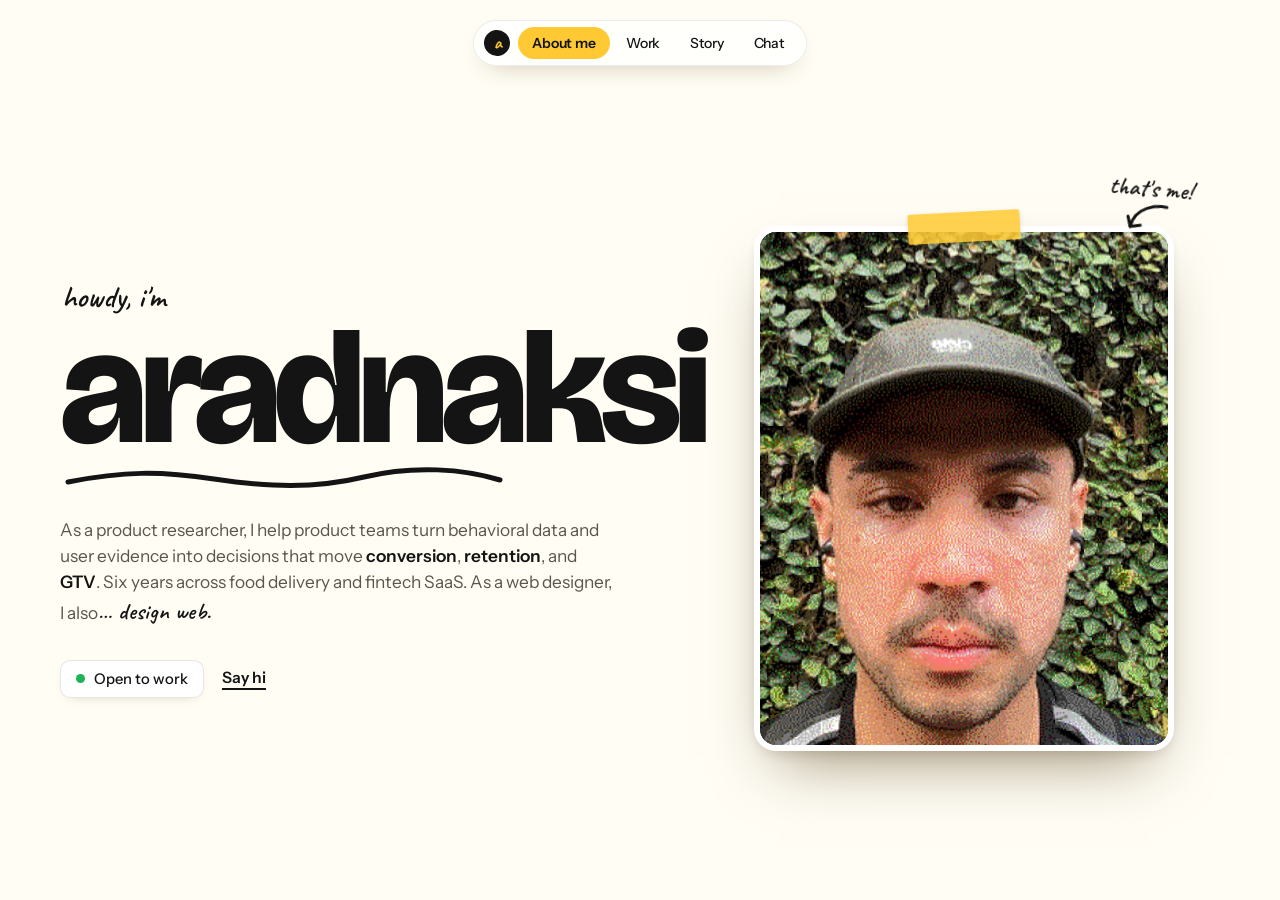
==== index.html @ 532d0d68 "Apply antislop-ui fixes (local only, awaiting approval) Co-Authored-By: Claude Sonnet 5.5 <noreply@a" ====
<!DOCTYPE html>
<html lang="en">
<head>
<meta charset="UTF-8">
<meta name="viewport" content="width=device-width, initial-scale=1.0">
<title>aradnaksi — product researcher & web designer</title>
<link rel="preconnect" href="https://fonts.googleapis.com">
<link rel="preconnect" href="https://fonts.gstatic.com" crossorigin>
<link href="https://fonts.googleapis.com/css2?family=Bricolage+Grotesque:opsz,wght@12..96,600;12..96,700;12..96,800&family=Instrument+Sans:wght@400;500;600&family=Caveat:wght@500;600;700&display=swap" rel="stylesheet">
<style>
  :root{
    --sun:#FFC933;--sun-deep:#E39B00;--cream:#FFFDF4;--paper:#ffffff;
    --ink:#141414;--ink-soft:#5a564c;--muted:#6e6859;--line:rgba(20,20,20,.10);
  }
  *{box-sizing:border-box;margin:0;padding:0}
  html,body{height:100%}
  html{-webkit-font-smoothing:antialiased;text-rendering:optimizeLegibility}
  body{font-family:"Instrument Sans",system-ui,sans-serif;color:var(--ink);background:var(--cream);overflow:hidden}

  :focus-visible{outline:2px solid var(--ink);outline-offset:3px}
  .work-link:focus-visible{outline-offset:-5px;border-radius:22px}

  /* NAV */
  .nav-wrap{position:fixed;top:0;left:0;right:0;display:flex;justify-content:center;padding:20px 16px;z-index:80;pointer-events:none;transition:opacity .3s}
  nav{pointer-events:auto;display:flex;align-items:center;gap:2px;background:rgba(255,255,255,.8);
    backdrop-filter:blur(14px) saturate(1.4);-webkit-backdrop-filter:blur(14px) saturate(1.4);
    border:1px solid rgba(20,20,20,.08);border-radius:999px;padding:6px 8px 6px 10px;box-shadow:0 10px 26px -14px rgba(90,60,0,.4)}
  .brand{width:26px;height:26px;border-radius:50%;background:var(--ink);color:var(--sun);display:grid;place-items:center;margin-right:6px;
    font-family:"Caveat",cursive;font-weight:700;font-size:18px;line-height:1;transform:rotate(-6deg);cursor:pointer;flex:none}
  nav a{text-decoration:none;color:var(--ink);font-size:14px;font-weight:500;letter-spacing:-.01em;padding:7px 14px;border-radius:999px;transition:background .18s,color .18s;white-space:nowrap;cursor:pointer}
  nav a:hover{background:rgba(20,20,20,.06)}
  nav a.active{background:var(--sun);color:var(--ink);font-weight:600}
  nav a:focus-visible{outline:2px solid var(--ink);outline-offset:2px}
  body.case-open .nav-wrap{opacity:0;pointer-events:none}

  /* SWIPE SHELL */
  .viewport{position:fixed;inset:0;overflow:hidden}
  .track{display:flex;height:100%;width:400vw;transition:transform .62s cubic-bezier(.76,0,.24,1)}
  .page{flex:0 0 100vw;height:100vh;height:100dvh;overflow-y:auto;overflow-x:hidden;-webkit-overflow-scrolling:touch}

  /* HERO */
  .hero{max-width:1240px;margin:0 auto;min-height:100%;padding:132px 40px 56px;display:grid;grid-template-columns:1.08fr .92fr;gap:48px;align-items:center}
  .intro{max-width:600px}
  .howdy{font-family:"Caveat",cursive;font-weight:600;font-size:clamp(1.5rem,2.4vw,2rem);color:var(--ink);margin:0 0 -.15em 2px;transform:rotate(-2deg);display:inline-block}
  h1{font-family:"Bricolage Grotesque",sans-serif;font-weight:800;font-size:clamp(3.6rem,12.5vw,10rem);line-height:.86;letter-spacing:-.045em;color:var(--ink);margin:.06em 0 0}
  .squiggle{display:block;width:min(88%,440px);height:26px;margin:6px 0 0 4px;color:var(--ink)}
  .squiggle path{stroke:currentColor;stroke-width:5;fill:none;stroke-linecap:round;stroke-dasharray:1000;stroke-dashoffset:1000;animation:draw 1.1s .35s ease forwards}
  .lead{font-size:clamp(1.02rem,1.35vw,1.22rem);line-height:1.5;color:var(--ink-soft);max-width:46ch;margin:26px 0 0}
  .lead b{color:var(--ink);font-weight:600}
  .lead .wink{font-family:"Caveat",cursive;font-weight:600;font-size:1.35em;color:var(--ink);letter-spacing:.01em}
  .meta{display:flex;align-items:center;gap:18px;flex-wrap:wrap;margin-top:30px}
  .avail{display:inline-flex;align-items:center;gap:9px;background:var(--paper);border:1px solid var(--line);padding:9px 15px;border-radius:10px;font-size:.92rem;font-weight:500;box-shadow:0 4px 14px -10px rgba(90,60,0,.5)}
  .dot{width:9px;height:9px;border-radius:50%;background:#1fb256;position:relative}
    .sayhi{text-decoration:none;color:var(--ink);font-weight:600;font-size:.98rem;border-bottom:2px solid var(--ink);padding-bottom:1px;transition:opacity .15s;cursor:pointer}
  .sayhi:hover{opacity:.6}
  .stage{display:flex;justify-content:center;align-items:center;position:relative}
  .photo{position:relative;display:inline-block;width:min(100%,420px);transform:rotate(-2.2deg)}
  .photo .hero-frame{position:relative;overflow:hidden;border-radius:22px;border:6px solid #fff;aspect-ratio:4/5;background:#2b3a22;perspective:850px;box-shadow:0 30px 60px -24px rgba(70,45,0,.55),0 6px 18px -10px rgba(70,45,0,.35)}
  .photo img{display:block;width:100%;height:100%;object-fit:cover;object-position:50% 60%;transform:rotateX(var(--rx,0deg)) rotateY(var(--ry,0deg)) rotate(var(--rz,0deg)) scale(1.28);transform-origin:50% 62%;will-change:transform}
  .tape{position:absolute;top:-14px;left:50%;translate:-50% 0;width:112px;height:30px;background:rgba(255,201,51,.85);border-radius:2px;transform:rotate(-3deg);box-shadow:0 2px 6px -2px rgba(90,60,0,.35);z-index:2}
  .note{position:absolute;top:-50px;right:-4%;font-family:"Caveat",cursive;font-weight:600;font-size:1.5rem;color:var(--ink);transform:rotate(5deg);line-height:1;text-align:center}
  .note svg{display:block;width:46px;height:34px;margin:2px auto 0;color:var(--ink)}

  /* WORK LIST */
  .workpage{max-width:1040px;margin:0 auto;padding:124px 40px 96px}
  .kicker{font-family:"Caveat",cursive;font-weight:600;font-size:1.6rem;color:var(--ink);transform:rotate(-1.5deg);display:inline-block;margin-bottom:2px}
  .work-h{font-family:"Bricolage Grotesque",sans-serif;font-weight:800;font-size:clamp(2.6rem,6vw,4.4rem);letter-spacing:-.03em;line-height:.95;color:var(--ink)}
  .work-sub{color:var(--ink-soft);font-size:1.08rem;margin-top:14px;max-width:52ch}
  .filters{display:flex;flex-wrap:wrap;gap:8px;margin:30px 0 34px}
  .chip{font:inherit;font-size:.9rem;font-weight:500;color:var(--ink-soft);cursor:pointer;background:transparent;border:1px solid var(--line);padding:8px 15px;border-radius:8px;transition:all .16s}
  .chip:hover{border-color:rgba(20,20,20,.28);color:var(--ink)}
  .chip.active{background:var(--ink);border-color:var(--ink);color:#fff}
  .chip:focus-visible{outline:2px solid var(--ink);outline-offset:2px}
  .work-list{display:flex;flex-direction:column;gap:26px}
  .work{border:1px solid var(--line);border-radius:22px;background:var(--paper);transition:transform .22s,box-shadow .22s,border-color .22s}
  .work:hover{transform:translateY(-3px);box-shadow:0 22px 46px -22px rgba(90,60,0,.34);border-color:rgba(20,20,20,.18)}
  .work.hide{display:none}
  .work-link{display:block;width:100%;text-align:left;background:none;border:none;font:inherit;color:inherit;cursor:pointer;padding:24px 24px 26px}
  .work-head{display:flex;justify-content:space-between;align-items:flex-start;gap:16px}
  .work-title-row{display:flex;align-items:center;gap:12px;min-width:0}
  .work-title{font-family:"Bricolage Grotesque",sans-serif;font-weight:700;font-size:clamp(1.4rem,2.6vw,1.75rem);letter-spacing:-.02em}
  .work-right{display:flex;align-items:center;gap:12px;flex:none}
  .work-cat{font-size:.78rem;font-weight:600;color:var(--ink-soft);background:rgba(20,20,20,.05);padding:5px 10px;border-radius:6px;white-space:nowrap}
  .work-more{display:inline-block;margin-top:18px;font-weight:600;font-size:.95rem;color:var(--ink);border-bottom:2px solid var(--sun);padding-bottom:1px;transition:border-color .18s}
  .work:hover .work-more{border-color:var(--ink)}
  .work-desc{margin-top:14px;color:var(--ink-soft);line-height:1.5;max-width:64ch;font-size:1.02rem}
  .frame{margin-top:20px;border-radius:14px;overflow:hidden;border:1px solid var(--line);background:#f4f2ec}
  .frame-body{aspect-ratio:16/9;display:grid;place-items:center;position:relative;background:#f4f2ec}
  .frame--type .frame-body{background:var(--sun)}
  .frame-type{font-family:"Bricolage Grotesque",sans-serif;font-weight:800;font-size:clamp(1.8rem,5vw,3.4rem);letter-spacing:-.03em;line-height:1;color:var(--ink);padding:0 24px;text-align:center;transform:rotate(-2deg)}
  .frame-body img{position:absolute;inset:0;width:100%;height:100%;object-fit:cover;display:block}
  .load-note{color:var(--ink-soft);padding:26px;border:1px dashed var(--line);border-radius:16px;text-align:center;line-height:1.55}
  .load-note code{background:rgba(20,20,20,.06);padding:2px 6px;border-radius:6px;font-size:.9em}

  /* STUB PAGES */
  .stub{min-height:100%;display:grid;place-content:center;justify-items:start;text-align:left;max-width:640px;margin:0 auto;padding:120px 40px}
  .stub-h{font-family:"Bricolage Grotesque",sans-serif;font-weight:800;font-size:clamp(2.8rem,7vw,5rem);letter-spacing:-.03em;line-height:.95;color:var(--ink);margin-top:2px}
  .stub-p{color:var(--ink-soft);font-size:1.12rem;line-height:1.55;margin-top:16px;max-width:48ch}
  .tag-soon{margin-top:22px;display:inline-block;background:var(--sun);color:var(--ink);font-weight:600;font-size:.9rem;padding:7px 15px;border-radius:8px;transform:rotate(-1.5deg)}
  .mailbtn{margin-top:22px;display:inline-block;text-decoration:none;font-family:"Bricolage Grotesque",sans-serif;font-weight:700;font-size:clamp(1.3rem,3.4vw,2rem);color:var(--ink);border-bottom:3px solid var(--sun);padding-bottom:2px;transition:border-color .2s}
  .mailbtn:hover{border-color:var(--ink)}
  .socials{display:flex;gap:10px;flex-wrap:wrap;margin-top:26px}
  .socials a{text-decoration:none;color:var(--ink);font-weight:500;font-size:.95rem;border:1px solid var(--line);padding:9px 16px;border-radius:10px;transition:all .16s}
  .socials a:hover{background:var(--ink);color:#fff}

  /* ===== CASE STUDY (expands from a work card) ===== */
  .case{position:fixed;z-index:95;top:0;left:0;width:0;height:0;background:var(--cream);overflow:hidden;border-radius:22px;
    box-shadow:0 40px 90px -30px rgba(90,60,0,.55);
    transition:top .52s cubic-bezier(.76,0,.24,1),left .52s cubic-bezier(.76,0,.24,1),width .52s cubic-bezier(.76,0,.24,1),height .52s cubic-bezier(.76,0,.24,1),border-radius .52s ease}
  .case[hidden]{display:none}
  .case.open{border-radius:0}
  .case-scroll{position:absolute;inset:0;overflow-y:auto;opacity:0;transition:opacity .28s ease}
  .case.open .case-scroll{opacity:1;transition:opacity .4s ease .16s}
  .case-bar{position:sticky;top:0;z-index:5;display:flex;align-items:center;justify-content:space-between;gap:16px;padding:14px 24px;background:rgba(255,253,244,.85);backdrop-filter:blur(10px);-webkit-backdrop-filter:blur(10px);border-bottom:1px solid var(--line)}
  .case-back{font:inherit;font-weight:600;font-size:.95rem;background:none;border:none;cursor:pointer;color:var(--ink);display:inline-flex;align-items:center;gap:8px;padding:8px 12px;border-radius:10px;transition:background .15s}
  .case-back:hover{background:rgba(20,20,20,.06)}
  .case-back svg{width:16px;height:16px}
  .case-word{font-family:"Caveat",cursive;font-weight:700;font-size:1.4rem}
  .case-close{font-size:1rem;background:none;border:1px solid var(--line);width:38px;height:38px;border-radius:50%;cursor:pointer;display:grid;place-items:center;transition:background .15s;color:var(--ink)}
  .case-close:hover{background:rgba(20,20,20,.06)}
  .case-inner{max-width:1080px;margin:0 auto;padding:52px 40px 70px}
  .mark{background:linear-gradient(115deg,#ffe27a,#ffcf33);border-radius:4px;padding:1px 7px;font-weight:600;-webkit-box-decoration-break:clone;box-decoration-break:clone}

  .case-head{display:grid;grid-template-columns:.82fr 1fr;gap:44px;align-items:start;padding-bottom:8px}
  .case-title{font-family:"Bricolage Grotesque",sans-serif;font-weight:600;font-size:clamp(2rem,4vw,3.15rem);line-height:1.05;letter-spacing:-.02em;color:var(--ink)}
  .case-title b{font-weight:800}
  .case-summary{font-size:1.06rem;line-height:1.55;color:var(--ink)}
  .case-challenge{margin-top:26px}
  .case-challenge .mark{font-size:1rem}
  .case-challenge p{margin-top:12px;color:var(--ink-soft);line-height:1.55}
  .case-metarow{display:flex;flex-wrap:wrap;gap:24px 40px;margin-top:30px}
  .case-metarow > div{min-width:118px}
  .case-metarow .mark{font-size:.92rem}
  .case-metarow p{margin-top:11px;color:var(--ink-soft);line-height:1.4;white-space:pre-line}
  .case-visit{display:inline-flex;align-items:center;gap:8px;margin-top:28px;text-decoration:none;background:var(--ink);color:#fff;font-weight:600;font-size:.95rem;padding:11px 18px;border-radius:999px;transition:transform .15s}
  .case-visit:hover{transform:translateY(-2px)}
  .case-visit svg{width:15px;height:15px}

  .cs-cover{margin:26px 0 4px}
  .cs-block{margin:38px 0}
  .cs-banner{position:relative;width:100vw;left:50%;transform:translateX(-50%);height:min(48vh,430px);margin:52px 0;overflow:hidden;display:grid;place-items:center;background:linear-gradient(135deg,#1d1d1a,#3c3a2c)}
  .cs-banner img{position:absolute;inset:0;width:100%;height:100%;object-fit:cover}
  .cs-banner::after{content:"";position:absolute;inset:0;background:linear-gradient(180deg,rgba(20,20,20,.12),rgba(20,20,20,.5))}
  .cs-banner-title{position:relative;z-index:2;color:#fff;text-align:center;font-family:"Bricolage Grotesque",sans-serif;font-weight:800;font-size:clamp(1.9rem,5vw,3.5rem);letter-spacing:-.02em;padding:0 24px;line-height:1.02;transform:rotate(-1.5deg);text-shadow:0 2px 30px rgba(0,0,0,.4)}
  .cs-kicker{font-family:"Caveat",cursive;font-weight:600;font-size:1.55rem;color:var(--sun-deep);line-height:1}
  .cs-h-title{font-family:"Bricolage Grotesque",sans-serif;font-weight:700;font-size:clamp(1.6rem,3.4vw,2.4rem);letter-spacing:-.02em;color:var(--ink);margin-top:2px}
  .cs-text{color:var(--ink-soft);line-height:1.62;font-size:1.06rem;max-width:66ch}
  .cs-text p+p{margin-top:1em}
  .cs-quote{border-left:4px solid var(--sun);padding:4px 0 4px 22px;margin:8px 0;font-size:clamp(1.15rem,2.2vw,1.5rem);line-height:1.4;font-style:italic;color:var(--ink);max-width:60ch;font-family:"Bricolage Grotesque",sans-serif;font-weight:600}
  .cs-list-label{font-family:"Bricolage Grotesque",sans-serif;font-weight:700;font-size:1.05rem;margin-bottom:10px;color:var(--ink)}
  .cs-list{padding-left:1.25em;color:var(--ink-soft);line-height:1.7;max-width:62ch}
  .cs-list li{margin:3px 0}
  .cs-list li::marker{color:var(--sun-deep);font-weight:700}
  .cs-note{background:linear-gradient(180deg,#fff6d6,#ffefb6);border:1px solid #ffe08a;border-radius:16px;padding:20px 22px;color:#5c4d16;line-height:1.55;max-width:72ch}
  .cs-figure{margin:0}
  .cs-figure figcaption{margin-top:10px;font-size:.9rem;color:var(--muted);font-style:italic}
  .cs-imgframe{border-radius:16px;overflow:hidden;border:1px solid var(--line);background:#f4f2ec}
  .cs-imgframe img{display:block;width:100%}
  .cs-gallery{display:grid;gap:14px}
  .cs-gallery.n2{grid-template-columns:repeat(2,1fr)}
  .cs-gallery.n3{grid-template-columns:repeat(3,1fr)}
  .cs-colors-label{font-family:"Bricolage Grotesque",sans-serif;font-weight:700;font-size:1.05rem;margin-bottom:16px;color:var(--ink)}
  .cs-color-groups{display:grid;gap:24px;grid-template-columns:repeat(2,1fr)}
  .cs-color-group h4{font-family:"Bricolage Grotesque",sans-serif;font-weight:700;font-size:.95rem;color:var(--ink-soft);letter-spacing:.02em}
  .cs-swatches{display:flex;gap:10px;margin-top:12px;flex-wrap:wrap}
  .cs-swatch i{display:block;width:60px;height:60px;border-radius:12px;border:1px solid rgba(0,0,0,.08)}
  .cs-swatch span{display:block;margin-top:6px;font-size:.7rem;color:var(--muted);text-align:center;letter-spacing:.02em}
  .case-foot{margin-top:60px;padding:26px 0 10px;border-top:1px solid var(--line);display:flex;justify-content:space-between;align-items:center;gap:16px;flex-wrap:wrap}
  .case-foot .fn{font-family:"Bricolage Grotesque",sans-serif;font-weight:800;font-size:1.4rem}
  .case-foot .fs{display:flex;gap:16px}
  .case-foot .fs a{color:var(--ink-soft);text-decoration:none;font-size:.9rem}
  .case-foot .fs a:hover{color:var(--ink)}

  /* ANIMS */
  @keyframes draw{to{stroke-dashoffset:0}}
  .reveal{opacity:0;transform:translateY(18px);animation:rise .8s cubic-bezier(.2,.7,.2,1) forwards}
  .r2{animation-delay:.08s}.r3{animation-delay:.16s}.r4{animation-delay:.24s}
  @keyframes rise{to{opacity:1;transform:none}}

  /* RESPONSIVE */
  @media (max-width:900px){
    .hero{grid-template-columns:1fr;gap:34px;padding:118px 26px 60px}
    .intro{max-width:none;order:1}.stage{order:2}
    h1{font-size:clamp(3.4rem,17vw,7rem)}.photo{width:min(84%,360px)}.lead{max-width:none}
    .workpage{padding:112px 24px 80px}.stub{padding:112px 26px}
    .case-head{grid-template-columns:1fr;gap:22px}
    .case-inner{padding:44px 24px 60px}
  }
  @media (max-width:640px){
    nav a:not(.active){padding:7px 11px}
    .note{right:-2%;font-size:1.3rem}
    .work-link{padding:20px 18px 22px}
    .work-head{flex-direction:column;gap:12px}.work-right{align-self:flex-start}
    .cs-gallery.n3{grid-template-columns:repeat(2,1fr)}
    .cs-color-groups{grid-template-columns:1fr}
  }
  @media (prefers-reduced-motion:reduce){
    .track,.case,.case-scroll{transition:none}
    .squiggle path{animation:none;stroke-dashoffset:0}
    .reveal{animation:none;opacity:1;transform:none}
    .work{transition:none}
  }
</style>
</head>
<body>
  <div class="nav-wrap">
    <nav aria-label="Primary">
      <span class="brand" data-go="about" role="button" aria-label="Home" tabindex="0">a</span>
      <a data-go="about" class="active">About me</a>
      <a data-go="work">Work</a>
      <a data-go="story">Story</a>
      <a data-go="chat">Chat</a>
    </nav>
  </div>

  <div class="viewport">
    <div class="track" id="track">

      <!-- ABOUT / HERO -->
      <section class="page" data-page="about">
        <div class="hero">
          <div class="intro">
            <p class="howdy reveal">howdy, i'm</p>
            <h1 class="reveal r2">aradnaksi</h1>
            <svg class="squiggle reveal r2" viewBox="0 0 440 26" aria-hidden="true"><path d="M4 17 C 60 6, 96 6, 150 14 S 250 24, 300 12 S 400 4, 436 15"/></svg>
            <p class="lead reveal r3">As a product researcher, I help product teams turn behavioral data and user evidence into decisions that move <b>conversion</b>, <b>retention</b>, and <b>GTV</b>. Six years across food delivery and fintech SaaS. As a web designer, I also<span class="wink">&hellip; design web.</span></p>
            <div class="meta reveal r4"><span class="avail"><span class="dot"></span>Open to work</span><a class="sayhi" data-go="chat">Say hi</a></div>
          </div>
          <div class="stage">
            <div class="photo reveal r3">
              <span class="tape" aria-hidden="true"></span>
              <div class="hero-frame"><img src="content/images/portrait.webp" alt="Portrait of Aradnaksi in a cap, in front of a green hedge"></div>
              <div class="note" aria-hidden="true">that's me!
                <svg viewBox="0 0 46 34"><path d="M40 4 C 30 2, 8 6, 5 26" fill="none" stroke="currentColor" stroke-width="3" stroke-linecap="round"/><path d="M5 26 L 2 16 M5 26 L 15 24" fill="none" stroke="currentColor" stroke-width="3" stroke-linecap="round"/></svg>
              </div>
            </div>
          </div>
        </div>
      </section>

      <!-- WORK -->
      <section class="page" data-page="work">
        <div class="workpage">
          <p class="kicker">from 2020 &rsquo;til today</p>
          <h2 class="work-h">Selected work</h2>
          <p class="work-sub">Websites I&rsquo;ve designed and built, and the product research behind the decisions. Tap any project to read the story.</p>
          <div class="filters" id="filters">
            <button class="chip active" data-filter="all">All</button>
            <button class="chip" data-filter="design">Website design</button>
            <button class="chip" data-filter="development">Development</button>
            <button class="chip" data-filter="ecommerce">E-commerce</button>
            <button class="chip" data-filter="research">Product research</button>
          </div>
          <div class="work-list" id="workList"></div>
        </div>
      </section>

      <!-- STORY (placeholder) -->
      <section class="page" data-page="story">
        <div class="stub">
          <p class="kicker">the long version</p>
          <h2 class="stub-h">Story</h2>
          <p class="stub-p">Coming soon &mdash; how I got from information systems into product research, six years across food delivery and fintech, and the fashion and design detours in between.</p>
          <span class="tag-soon">in progress</span>
        </div>
      </section>

      <!-- CHAT (placeholder) -->
      <section class="page" data-page="chat">
        <div class="stub">
          <p class="kicker">say hello</p>
          <h2 class="stub-h">Let&rsquo;s chat</h2>
          <p class="stub-p">Got a product to untangle or a site to build? I&rsquo;m around &mdash; drop me a line.</p>
          <a class="mailbtn" href="mailto:iskandara@live.com">iskandara@live.com</a>
          <div class="socials"><a href="https://www.linkedin.com/in/iskandara/" target="_blank" rel="noopener">LinkedIn</a></div>
        </div>
      </section>

    </div>
  </div>

  <!-- CASE STUDY OVERLAY (filled + animated by JS) -->
  <div class="case" id="caseOverlay" hidden aria-hidden="true">
    <div class="case-scroll">
      <div class="case-bar">
        <button class="case-back" data-close><svg viewBox="0 0 24 24" fill="none"><path d="M15 5l-7 7 7 7" stroke="currentColor" stroke-width="2.2" stroke-linecap="round" stroke-linejoin="round"/></svg>Back to work</button>
        <span class="case-word">aradnaksi</span>
        <button class="case-close" data-close aria-label="Close">&#10005;</button>
      </div>
      <div class="case-inner" id="caseInner"></div>
    </div>
  </div>

<script>
var WORKS = [];  /* loaded from content/works.json at runtime */

/* ---------- icons ---------- */
var IC_EXT='<svg viewBox="0 0 24 24" fill="none"><path d="M7 17L17 7M17 7H9M17 7v8" stroke="currentColor" stroke-width="2.2" stroke-linecap="round" stroke-linejoin="round"/></svg>';

/* ---------- helpers ---------- */
function stripProto(u){return (u||'').replace(/^https?:\/\//,'').replace(/\/$/,'');}
function paras(t){return String(t||'').split(/\n\n+/).map(function(x){return '<p>'+x.replace(/\n/g,'<br>')+'</p>';}).join('');}
function imgframe(src,cls){
  if(!src) return '';
  return '<div class="cs-imgframe '+(cls||'')+'"><img src="'+src+'" alt=""></div>';
}

/* ---------- render a work card ---------- */
function cardThumb(w){
  if(w.thumb) return '<div class="frame"><div class="frame-body"><img src="'+w.thumb+'" alt="'+w.title+'"></div></div>';
  return '<div class="frame frame--type"><div class="frame-body"><span class="frame-type">'+(w.url?stripProto(w.url):w.title)+'</span></div></div>';
}
function cardHTML(w){
  return '<article class="work" data-cat="'+w.cats.join(' ')+'" data-id="'+w.id+'">'
    +'<button class="work-link" type="button" data-open="'+w.id+'">'
    +'<div class="work-head"><div class="work-title-row"><span class="work-title">'+w.title+'</span></div>'
    +'<div class="work-right"><span class="work-cat">'+w.cat+'</span></div></div>'
    +'<p class="work-desc">'+w.summary+'</p>'+cardThumb(w)+'<span class="work-more">Read the story</span></button></article>';
}
function renderCards(){
  document.getElementById('workList').innerHTML = WORKS.map(cardHTML).join('');
}

/* ---------- render one section ---------- */
function renderSection(s){
  switch(s.type){
    case 'banner':
      return '<section class="cs-banner">'+(s.image?'<img src="'+s.image+'" alt="">':'')+'<h2 class="cs-banner-title">'+(s.title||'')+'</h2></section>';
    case 'heading':
      return '<div class="cs-block">'+(s.kicker?'<div class="cs-kicker">'+s.kicker+'</div>':'')+'<h3 class="cs-h-title">'+(s.title||'')+'</h3></div>';
    case 'text':
      return '<div class="cs-block cs-text">'+paras(s.body)+'</div>';
    case 'quote':
      return '<blockquote class="cs-block cs-quote">'+(s.body||'')+'</blockquote>';
    case 'list':
      var tag=s.ordered?'ol':'ul';
      var items=(s.items||[]).map(function(i){return '<li>'+i+'</li>';}).join('');
      return '<div class="cs-block">'+(s.label?'<div class="cs-list-label">'+s.label+'</div>':'')+'<'+tag+' class="cs-list">'+items+'</'+tag+'></div>';
    case 'note':
      return '<div class="cs-block cs-note">'+paras(s.body)+'</div>';
    case 'image':
      if(!s.image) return '';
      return '<figure class="cs-block cs-figure">'+imgframe(s.image)+(s.caption?'<figcaption>'+s.caption+'</figcaption>':'')+'</figure>';
    case 'gallery':
      var imgs=(s.images||[]).filter(Boolean);
      if(!imgs.length) return '';
      var n=Math.min(imgs.length,3);
      return '<div class="cs-block cs-gallery n'+n+'">'+imgs.map(function(src){return imgframe(src);}).join('')+'</div>';
    case 'colors':
      var groups=(s.groups||[]).map(function(g){
        var sw=(g.swatches||[]).map(function(c){return '<div class="cs-swatch"><i style="background:'+c+'"></i><span>'+c+'</span></div>';}).join('');
        return '<div class="cs-color-group"><h4>'+(g.name||'')+'</h4><div class="cs-swatches">'+sw+'</div></div>';
      }).join('');
      return '<div class="cs-block">'+(s.label?'<div class="cs-colors-label">'+s.label+'</div>':'')+'<div class="cs-color-groups">'+groups+'</div></div>';
    default: return '';
  }
}

/* ---------- render whole case study ---------- */
function renderCase(w){
  var head='<header class="case-head">'
    +'<h1 class="case-title">'+w.heading+'</h1>'
    +'<div class="case-headright">'
      +'<p class="case-summary">'+w.summary+'</p>'
      +'<div class="case-challenge"><span class="mark">The Challenge</span><p>'+w.challenge+'</p></div>'
      +'<div class="case-metarow">'
        +'<div><span class="mark">My Role</span><p>'+(w.role||'')+'</p></div>'
        +'<div><span class="mark">Client</span><p>'+(w.client||'')+'</p></div>'
        +'<div><span class="mark">Project Time</span><p>'+(w.time||'')+'</p></div>'
      +'</div>'
      +(w.url?'<a class="case-visit" href="'+w.url+'" target="_blank" rel="noopener">Visit site '+IC_EXT+'</a>':'')
    +'</div></header>';
  var cover=w.cover?'<div class="cs-cover">'+imgframe(w.cover)+'</div>':'';
  var body=(w.sections||[]).map(renderSection).join('');
  var foot='<footer class="case-foot"><span class="fn">aradnaksi</span><span class="fs"><a href="https://www.linkedin.com/in/iskandara/" target="_blank" rel="noopener">LinkedIn</a></span></footer>';
  return head+cover+body+foot;
}

(function(){
  var reduce=window.matchMedia('(prefers-reduced-motion:reduce)').matches;

  /* ----- swipe navigation ----- */
  var pages=['about','work','story','chat'];
  var track=document.getElementById('track');
  var current=0;
  function go(name){
    if(openId!==null) closeCase(true);
    var i=pages.indexOf(name); if(i<0) i=0; current=i;
    track.style.transform='translateX(-'+(i*100)+'vw)';
    document.querySelectorAll('nav a').forEach(function(a){a.classList.toggle('active',a.getAttribute('data-go')===name);});
    var pg=track.children[i]; if(pg) pg.scrollTop=0;
    if(history.replaceState) history.replaceState(null,'','#'+name);
  }
  document.querySelectorAll('[data-go]').forEach(function(el){
    el.addEventListener('click',function(e){e.preventDefault();go(el.getAttribute('data-go'));});
    if(el.classList.contains('brand')) el.addEventListener('keydown',function(e){if(e.key==='Enter'||e.key===' '){e.preventDefault();go('about');}});
  });
  window.addEventListener('keydown',function(e){
    if(e.target.matches('input,textarea')) return;
    if(openId!==null){ if(e.key==='Escape') closeCase(); return; }
    if(e.key==='ArrowRight'&&current<pages.length-1) go(pages[current+1]);
    if(e.key==='ArrowLeft'&&current>0) go(pages[current-1]);
  });

  /* ----- filters ----- */
  document.getElementById('filters').addEventListener('click',function(e){
    var c=e.target.closest('.chip'); if(!c) return;
    document.querySelectorAll('.chip').forEach(function(x){x.classList.remove('active');}); c.classList.add('active');
    var f=c.getAttribute('data-filter');
    document.querySelectorAll('#workList .work').forEach(function(card){
      var cats=(card.getAttribute('data-cat')||'').split(' ');
      card.classList.toggle('hide',!(f==='all'||cats.indexOf(f)>-1));
    });
  });

  /* ----- case study open/close (expand animation) ----- */
  var overlay=document.getElementById('caseOverlay');
  var inner=document.getElementById('caseInner');
  var scroller=overlay.querySelector('.case-scroll');
  window.openId=null;

  function boxTo(r){overlay.style.top=r.top+'px';overlay.style.left=r.left+'px';overlay.style.width=r.width+'px';overlay.style.height=r.height+'px';}
  function fullBox(){overlay.style.top='0px';overlay.style.left='0px';overlay.style.width=window.innerWidth+'px';overlay.style.height=window.innerHeight+'px';}

  window.openCase=function(id,instant){
    var w=WORKS.find(function(x){return x.id===id;}); if(!w) return;
    var card=document.querySelector('.work[data-id="'+id+'"]');
    var r=card?card.getBoundingClientRect():{top:window.innerHeight/2,left:window.innerWidth/2,width:2,height:2};
    inner.innerHTML=renderCase(w);
    scroller.scrollTop=0;
    overlay.hidden=false; overlay.setAttribute('aria-hidden','false');
    overlay.classList.remove('open');
    boxTo(r);
    document.body.classList.add('case-open');
    openId=id;
    if(history.replaceState) history.replaceState(null,'','#work/'+id);
    overlay.getBoundingClientRect(); // reflow
    if(instant||reduce){ fullBox(); overlay.classList.add('open'); return; }
    requestAnimationFrame(function(){requestAnimationFrame(function(){ fullBox(); overlay.classList.add('open'); });});
  };

  window.closeCase=function(instant){
    if(openId===null) return;
    var card=document.querySelector('.work[data-id="'+openId+'"]');
    var r=card?card.getBoundingClientRect():null;
    openId=null;
    if(history.replaceState) history.replaceState(null,'','#work');
    overlay.classList.remove('open');
    if(instant||reduce){ overlay.hidden=true; overlay.setAttribute('aria-hidden','true'); overlay.removeAttribute('style'); document.body.classList.remove('case-open'); return; }
    if(r) boxTo(r); else { overlay.style.width='0px'; overlay.style.height='0px'; }
    var done=false;
    function fin(){ if(done) return; done=true; overlay.hidden=true; overlay.setAttribute('aria-hidden','true'); overlay.removeAttribute('style'); document.body.classList.remove('case-open'); overlay.removeEventListener('transitionend',onEnd);}
    function onEnd(e){ if(e.target===overlay && e.propertyName==='width') fin(); }
    overlay.addEventListener('transitionend',onEnd);
    setTimeout(fin,640);
  };

  document.getElementById('workList').addEventListener('click',function(e){
    var b=e.target.closest('[data-open]'); if(!b) return;
    openCase(b.getAttribute('data-open'));
  });
  overlay.addEventListener('click',function(e){ if(e.target.closest('[data-close]')) closeCase(); });
  window.addEventListener('resize',function(){ if(openId!==null){ fullBox(); } });

  /* ----- load content (the CMS lives in content/works.json) ----- */
  var pendingId=null;
  var hash=(location.hash||'').replace('#','');
  if(hash.indexOf('work/')===0){ pendingId=hash.split('/')[1]; go('work'); }
  else if(pages.indexOf(hash)>0){ go(hash); }

  fetch('content/works.json',{cache:'no-store'})
    .then(function(r){ if(!r.ok) throw new Error('http '+r.status); return r.json(); })
    .then(function(data){ WORKS=(data&&data.works)||[]; renderCards(); if(pendingId) openCase(pendingId,true); })
    .catch(function(){ document.getElementById('workList').innerHTML='<div class="load-note">Couldn\u2019t load <b>content/works.json</b>. If you opened this file directly from disk, run a small local server (e.g. <code>npx serve</code> or VS Code \u201cLive Server\u201d) so the browser can fetch it \u2014 once the site is hosted it loads automatically.</div>'; });

  /* ----- head follows the cursor ----- */
  var photo=document.querySelector('.photo img');
  var mx=innerWidth/2,my=innerHeight/2,has=false,rx=0,ry=0,rz=0;
  addEventListener('pointermove',function(e){mx=e.clientX;my=e.clientY;has=true;},{passive:true});
  document.documentElement.addEventListener('pointerleave',function(){has=false;});
  function frame(t){
    var r=photo.parentNode.getBoundingClientRect(),tx=0,ty=0,tz=0;
    if(has&&r.width){
      var nx=Math.max(-1,Math.min(1,(mx-(r.left+r.width/2))/(innerWidth*0.45)));
      var ny=Math.max(-1,Math.min(1,(my-(r.top+r.height*0.4))/(innerHeight*0.45)));
      tx=-ny*14; ty=nx*22; tz=nx*3;
    } else if(!reduce && t<6000){ ty=Math.sin(t/1000)*5; tx=Math.cos(t/1300)*3; }
    if(reduce){tx=ty=tz=0;}
    rx+=(tx-rx)*0.12; ry+=(ty-ry)*0.12; rz+=(tz-rz)*0.12;
    photo.style.setProperty('--rx',rx.toFixed(2)+'deg');
    photo.style.setProperty('--ry',ry.toFixed(2)+'deg');
    photo.style.setProperty('--rz',rz.toFixed(2)+'deg');
    requestAnimationFrame(frame);
  }
  requestAnimationFrame(frame);
})();
</script>

</body>
</html>
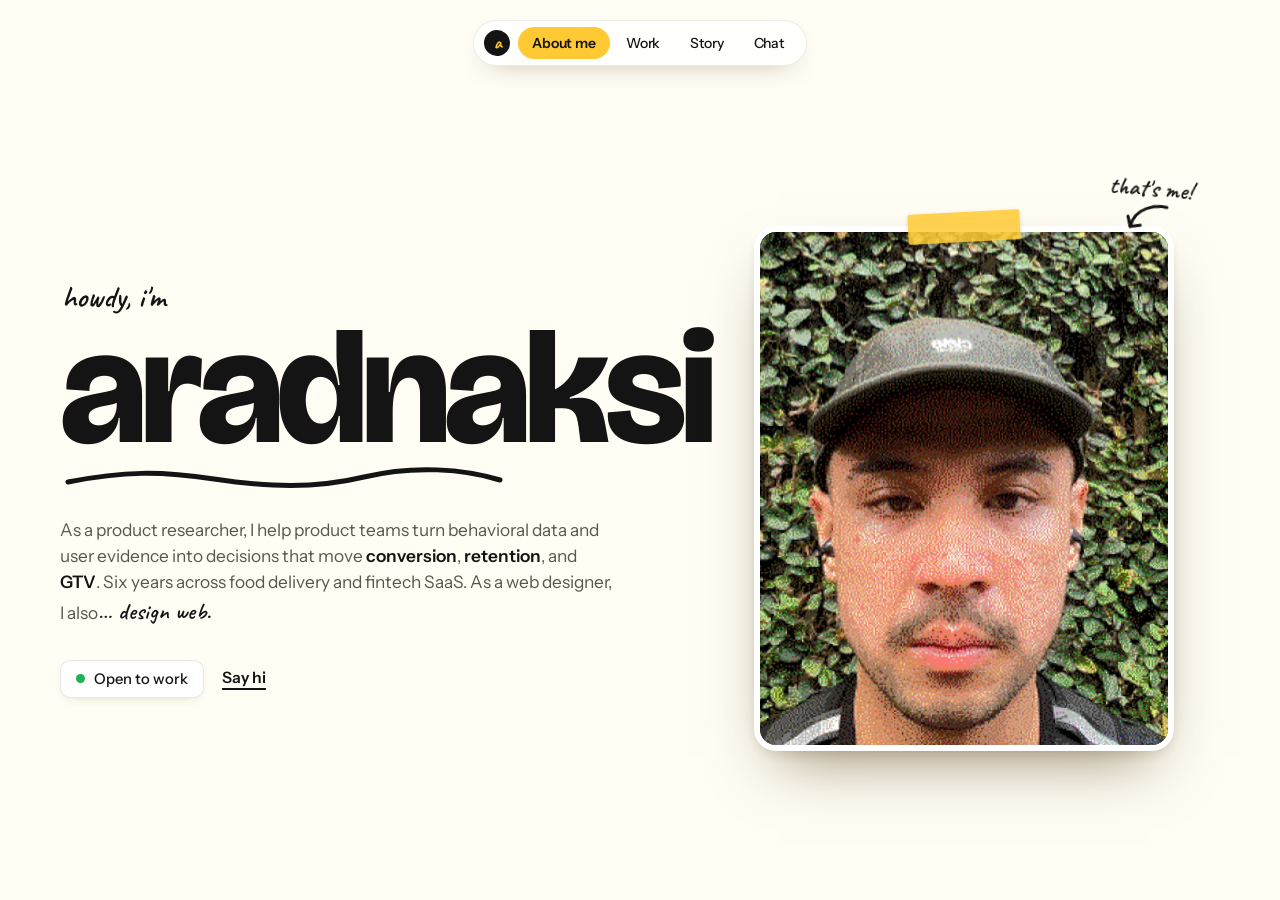
==== commit 3201b18a: "Awwwards-style polish: kinetic name, sliding nav pill, scroll reveals, cursor bubble, reading progre" ====
--- a/index.html
+++ b/index.html
@@ -4,15 +4,22 @@
 <meta charset="UTF-8">
 <meta name="viewport" content="width=device-width, initial-scale=1.0">
 <title>aradnaksi — product researcher & web designer</title>
+<meta name="description" content="Aradnaksi is a product researcher and web designer. Six years across food delivery and fintech SaaS, turning user evidence into decisions that move conversion and retention.">
+<meta name="theme-color" content="#FFFDF4">
+<meta property="og:title" content="aradnaksi — product researcher & web designer">
+<meta property="og:description" content="Product research and web design: user evidence turned into decisions that move conversion and retention.">
+<meta property="og:type" content="website">
 <link rel="preconnect" href="https://fonts.googleapis.com">
 <link rel="preconnect" href="https://fonts.gstatic.com" crossorigin>
 <link href="https://fonts.googleapis.com/css2?family=Bricolage+Grotesque:opsz,wght@12..96,600;12..96,700;12..96,800&family=Instrument+Sans:wght@400;500;600&family=Caveat:wght@500;600;700&display=swap" rel="stylesheet">
 <style>
   :root{
     --sun:#FFC933;--sun-deep:#E39B00;--cream:#FFFDF4;--paper:#ffffff;
-    --ink:#141414;--ink-soft:#5a564c;--muted:#6e6859;--line:rgba(20,20,20,.10);
+    --ease:cubic-bezier(.16,1,.3,1);--ease-io:cubic-bezier(.76,0,.24,1);--ink:#141414;--ink-soft:#5a564c;--muted:#6e6859;--line:rgba(20,20,20,.10);
   }
   *{box-sizing:border-box;margin:0;padding:0}
+  h1,h2,.case-title,.cs-h-title{text-wrap:balance}
+  .lead,.work-desc,.cs-text p,.stub-p,.work-sub{text-wrap:pretty}
   html,body{height:100%}
   html{-webkit-font-smoothing:antialiased;text-rendering:optimizeLegibility}
   body{font-family:"Instrument Sans",system-ui,sans-serif;color:var(--ink);background:var(--cream);overflow:hidden}
@@ -22,14 +29,17 @@
 
   /* NAV */
   .nav-wrap{position:fixed;top:0;left:0;right:0;display:flex;justify-content:center;padding:20px 16px;z-index:80;pointer-events:none;transition:opacity .3s}
-  nav{pointer-events:auto;display:flex;align-items:center;gap:2px;background:rgba(255,255,255,.8);
+  nav{position:relative;pointer-events:auto;display:flex;align-items:center;gap:2px;background:rgba(255,255,255,.8);
     backdrop-filter:blur(14px) saturate(1.4);-webkit-backdrop-filter:blur(14px) saturate(1.4);
     border:1px solid rgba(20,20,20,.08);border-radius:999px;padding:6px 8px 6px 10px;box-shadow:0 10px 26px -14px rgba(90,60,0,.4)}
   .brand{width:26px;height:26px;border-radius:50%;background:var(--ink);color:var(--sun);display:grid;place-items:center;margin-right:6px;
     font-family:"Caveat",cursive;font-weight:700;font-size:18px;line-height:1;transform:rotate(-6deg);cursor:pointer;flex:none}
   nav a{text-decoration:none;color:var(--ink);font-size:14px;font-weight:500;letter-spacing:-.01em;padding:7px 14px;border-radius:999px;transition:background .18s,color .18s;white-space:nowrap;cursor:pointer}
   nav a:hover{background:rgba(20,20,20,.06)}
-  nav a.active{background:var(--sun);color:var(--ink);font-weight:600}
+  nav a.active{background:transparent;color:var(--ink);font-weight:600}
+  .nav-pill{position:absolute;top:6px;bottom:6px;left:0;width:0;border-radius:999px;background:var(--sun);z-index:0;pointer-events:none}
+  .nav-pill.ready{transition:transform .55s var(--ease-io),width .55s var(--ease-io)}
+  nav a,nav .brand{position:relative;z-index:1}
   nav a:focus-visible{outline:2px solid var(--ink);outline-offset:2px}
   body.case-open .nav-wrap{opacity:0;pointer-events:none}
 
@@ -42,7 +52,9 @@
   .hero{max-width:1240px;margin:0 auto;min-height:100%;padding:132px 40px 56px;display:grid;grid-template-columns:1.08fr .92fr;gap:48px;align-items:center}
   .intro{max-width:600px}
   .howdy{font-family:"Caveat",cursive;font-weight:600;font-size:clamp(1.5rem,2.4vw,2rem);color:var(--ink);margin:0 0 -.15em 2px;transform:rotate(-2deg);display:inline-block}
-  h1{font-family:"Bricolage Grotesque",sans-serif;font-weight:800;font-size:clamp(3.6rem,12.5vw,10rem);line-height:.86;letter-spacing:-.045em;color:var(--ink);margin:.06em 0 0}
+  h1{white-space:nowrap;font-family:"Bricolage Grotesque",sans-serif;font-weight:800;font-size:clamp(3.6rem,12.5vw,10rem);line-height:.86;letter-spacing:-.045em;color:var(--ink);margin:.06em 0 0}
+  .ch{display:inline-block;opacity:0;transform:translateY(.55em) rotate(7deg);transform-origin:0 100%;animation:chin .95s var(--ease) forwards;animation-delay:calc(.12s + var(--i)*.05s)}
+  @keyframes chin{to{opacity:1;transform:none}}
   .squiggle{display:block;width:min(88%,440px);height:26px;margin:6px 0 0 4px;color:var(--ink)}
   .squiggle path{stroke:currentColor;stroke-width:5;fill:none;stroke-linecap:round;stroke-dasharray:1000;stroke-dashoffset:1000;animation:draw 1.1s .35s ease forwards}
   .lead{font-size:clamp(1.02rem,1.35vw,1.22rem);line-height:1.5;color:var(--ink-soft);max-width:46ch;margin:26px 0 0}
@@ -75,6 +87,15 @@
   .work{border:1px solid var(--line);border-radius:22px;background:var(--paper);transition:transform .22s,box-shadow .22s,border-color .22s}
   .work:hover{transform:translateY(-3px);box-shadow:0 22px 46px -22px rgba(90,60,0,.34);border-color:rgba(20,20,20,.18)}
   .work.hide{display:none}
+  .work{opacity:0;transform:translateY(28px);transition:opacity .8s var(--ease),transform .8s var(--ease),box-shadow .22s,border-color .22s}
+  .work.in{opacity:1;transform:none}
+  .work.in:hover{transform:translateY(-3px)}
+  .work-no{font-family:"Caveat",cursive;font-weight:700;font-size:1.5rem;line-height:1;color:var(--ink-soft);margin-right:12px;flex:none}
+  .work .frame-body img{transition:transform .9s var(--ease)}
+  .work:hover .frame-body img{transform:scale(1.035)}
+  .cursor{position:fixed;left:0;top:0;z-index:120;width:92px;height:92px;margin:-46px 0 0 -46px;border-radius:50%;background:var(--sun);color:var(--ink);display:grid;place-items:center;font-weight:600;font-size:.9rem;letter-spacing:-.01em;pointer-events:none;transform:translate3d(-200px,-200px,0);scale:.4;opacity:0;transition:scale .35s var(--ease),opacity .2s;box-shadow:0 8px 24px -10px rgba(90,60,0,.45)}
+  .cursor.on{opacity:1;scale:1}
+  body.has-bubble .work-link{cursor:none}
   .work-link{display:block;width:100%;text-align:left;background:none;border:none;font:inherit;color:inherit;cursor:pointer;padding:24px 24px 26px}
   .work-head{display:flex;justify-content:space-between;align-items:flex-start;gap:16px}
   .work-title-row{display:flex;align-items:center;gap:12px;min-width:0}
@@ -93,11 +114,16 @@
   .load-note code{background:rgba(20,20,20,.06);padding:2px 6px;border-radius:6px;font-size:.9em}
 
   /* STUB PAGES */
+  .stub--chat{max-width:1000px}
+  .mailrow{display:flex;align-items:center;flex-wrap:nowrap;gap:0 18px}
+  @media (max-width:640px){.mailrow{flex-wrap:wrap}}
+  .copybtn{margin:22px 0 0;flex:none;font:inherit;font-size:.9rem;font-weight:600;color:var(--ink);background:transparent;border:1px solid var(--line);border-radius:10px;padding:9px 15px;cursor:pointer;transition:background .16s,color .16s,border-color .16s}
+  .copybtn:hover{background:var(--ink);color:#fff;border-color:var(--ink)}
   .stub{min-height:100%;display:grid;place-content:center;justify-items:start;text-align:left;max-width:640px;margin:0 auto;padding:120px 40px}
   .stub-h{font-family:"Bricolage Grotesque",sans-serif;font-weight:800;font-size:clamp(2.8rem,7vw,5rem);letter-spacing:-.03em;line-height:.95;color:var(--ink);margin-top:2px}
   .stub-p{color:var(--ink-soft);font-size:1.12rem;line-height:1.55;margin-top:16px;max-width:48ch}
   .tag-soon{margin-top:22px;display:inline-block;background:var(--sun);color:var(--ink);font-weight:600;font-size:.9rem;padding:7px 15px;border-radius:8px;transform:rotate(-1.5deg)}
-  .mailbtn{margin-top:22px;display:inline-block;text-decoration:none;font-family:"Bricolage Grotesque",sans-serif;font-weight:700;font-size:clamp(1.3rem,3.4vw,2rem);color:var(--ink);border-bottom:3px solid var(--sun);padding-bottom:2px;transition:border-color .2s}
+  .mailbtn{margin-top:22px;display:inline-block;text-decoration:none;font-family:"Bricolage Grotesque",sans-serif;font-weight:800;letter-spacing:-.03em;font-size:clamp(1.3rem,7vw,3.4rem);white-space:nowrap;color:var(--ink);border-bottom:3px solid var(--sun);padding-bottom:2px;transition:border-color .2s}
   .mailbtn:hover{border-color:var(--ink)}
   .socials{display:flex;gap:10px;flex-wrap:wrap;margin-top:26px}
   .socials a{text-decoration:none;color:var(--ink);font-weight:500;font-size:.95rem;border:1px solid var(--line);padding:9px 16px;border-radius:10px;transition:all .16s}
@@ -112,6 +138,7 @@
   .case-scroll{position:absolute;inset:0;overflow-y:auto;opacity:0;transition:opacity .28s ease}
   .case.open .case-scroll{opacity:1;transition:opacity .4s ease .16s}
   .case-bar{position:sticky;top:0;z-index:5;display:flex;align-items:center;justify-content:space-between;gap:16px;padding:14px 24px;background:rgba(255,253,244,.85);backdrop-filter:blur(10px);-webkit-backdrop-filter:blur(10px);border-bottom:1px solid var(--line)}
+  .case-progress{position:absolute;left:0;right:0;bottom:-1px;height:3px;background:var(--sun);transform-origin:0 50%;transform:scaleX(var(--p,0))}
   .case-back{font:inherit;font-weight:600;font-size:.95rem;background:none;border:none;cursor:pointer;color:var(--ink);display:inline-flex;align-items:center;gap:8px;padding:8px 12px;border-radius:10px;transition:background .15s}
   .case-back:hover{background:rgba(20,20,20,.06)}
   .case-back svg{width:16px;height:16px}
@@ -198,6 +225,10 @@
     .track,.case,.case-scroll{transition:none}
     .squiggle path{animation:none;stroke-dashoffset:0}
     .reveal{animation:none;opacity:1;transform:none}
+    .ch{animation:none;opacity:1;transform:none}
+    .work{opacity:1;transform:none;transition:none}
+    .nav-pill.ready{transition:none}
+    .work .frame-body img{transition:none}
     .work{transition:none}
   }
 </style>
@@ -205,6 +236,7 @@
 <body>
   <div class="nav-wrap">
     <nav aria-label="Primary">
+      <span class="nav-pill" aria-hidden="true"></span>
       <span class="brand" data-go="about" role="button" aria-label="Home" tabindex="0">a</span>
       <a data-go="about" class="active">About me</a>
       <a data-go="work">Work</a>
@@ -221,7 +253,7 @@
         <div class="hero">
           <div class="intro">
             <p class="howdy reveal">howdy, i'm</p>
-            <h1 class="reveal r2">aradnaksi</h1>
+            <h1 id="heroName" aria-label="aradnaksi">aradnaksi</h1>
             <svg class="squiggle reveal r2" viewBox="0 0 440 26" aria-hidden="true"><path d="M4 17 C 60 6, 96 6, 150 14 S 250 24, 300 12 S 400 4, 436 15"/></svg>
             <p class="lead reveal r3">As a product researcher, I help product teams turn behavioral data and user evidence into decisions that move <b>conversion</b>, <b>retention</b>, and <b>GTV</b>. Six years across food delivery and fintech SaaS. As a web designer, I also<span class="wink">&hellip; design web.</span></p>
             <div class="meta reveal r4"><span class="avail"><span class="dot"></span>Open to work</span><a class="sayhi" data-go="chat">Say hi</a></div>
@@ -229,7 +261,7 @@
           <div class="stage">
             <div class="photo reveal r3">
               <span class="tape" aria-hidden="true"></span>
-              <div class="hero-frame"><img src="content/images/portrait.webp" alt="Portrait of Aradnaksi in a cap, in front of a green hedge"></div>
+              <div class="hero-frame"><img src="content/images/portrait.webp" fetchpriority="high" decoding="async" alt="Portrait of Aradnaksi in a cap, in front of a green hedge"></div>
               <div class="note" aria-hidden="true">that's me!
                 <svg viewBox="0 0 46 34"><path d="M40 4 C 30 2, 8 6, 5 26" fill="none" stroke="currentColor" stroke-width="3" stroke-linecap="round"/><path d="M5 26 L 2 16 M5 26 L 15 24" fill="none" stroke="currentColor" stroke-width="3" stroke-linecap="round"/></svg>
               </div>
@@ -267,11 +299,11 @@
 
       <!-- CHAT (placeholder) -->
       <section class="page" data-page="chat">
-        <div class="stub">
+        <div class="stub stub--chat">
           <p class="kicker">say hello</p>
           <h2 class="stub-h">Let&rsquo;s chat</h2>
           <p class="stub-p">Got a product to untangle or a site to build? I&rsquo;m around &mdash; drop me a line.</p>
-          <a class="mailbtn" href="mailto:iskandara@live.com">iskandara@live.com</a>
+          <div class="mailrow"><a class="mailbtn" href="mailto:iskandara@live.com">iskandara@live.com</a><button class="copybtn" id="copyMail" type="button">Copy email</button></div>
           <div class="socials"><a href="https://www.linkedin.com/in/iskandara/" target="_blank" rel="noopener">LinkedIn</a></div>
         </div>
       </section>
@@ -286,6 +318,7 @@
         <button class="case-back" data-close><svg viewBox="0 0 24 24" fill="none"><path d="M15 5l-7 7 7 7" stroke="currentColor" stroke-width="2.2" stroke-linecap="round" stroke-linejoin="round"/></svg>Back to work</button>
         <span class="case-word">aradnaksi</span>
         <button class="case-close" data-close aria-label="Close">&#10005;</button>
+        <span class="case-progress" aria-hidden="true"></span>
       </div>
       <div class="case-inner" id="caseInner"></div>
     </div>
@@ -302,30 +335,37 @@
 function paras(t){return String(t||'').split(/\n\n+/).map(function(x){return '<p>'+x.replace(/\n/g,'<br>')+'</p>';}).join('');}
 function imgframe(src,cls){
   if(!src) return '';
-  return '<div class="cs-imgframe '+(cls||'')+'"><img src="'+src+'" alt=""></div>';
+  return '<div class="cs-imgframe '+(cls||'')+'"><img src="'+src+'" alt="" loading="lazy" decoding="async"></div>';
 }
 
 /* ---------- render a work card ---------- */
 function cardThumb(w){
-  if(w.thumb) return '<div class="frame"><div class="frame-body"><img src="'+w.thumb+'" alt="'+w.title+'"></div></div>';
+  if(w.thumb) return '<div class="frame"><div class="frame-body"><img src="'+w.thumb+'" alt="'+w.title+'" loading="lazy" decoding="async"></div></div>';
   return '<div class="frame frame--type"><div class="frame-body"><span class="frame-type">'+(w.url?stripProto(w.url):w.title)+'</span></div></div>';
 }
 function cardHTML(w){
   return '<article class="work" data-cat="'+w.cats.join(' ')+'" data-id="'+w.id+'">'
     +'<button class="work-link" type="button" data-open="'+w.id+'">'
-    +'<div class="work-head"><div class="work-title-row"><span class="work-title">'+w.title+'</span></div>'
+    +'<div class="work-head"><div class="work-title-row"><span class="work-no" aria-hidden="true">'+pad2(WORKS.indexOf(w)+1)+'</span><span class="work-title">'+w.title+'</span></div>'
     +'<div class="work-right"><span class="work-cat">'+w.cat+'</span></div></div>'
     +'<p class="work-desc">'+w.summary+'</p>'+cardThumb(w)+'<span class="work-more">Read the story</span></button></article>';
 }
+function pad2(n){return (n<10?'0':'')+n;}
 function renderCards(){
-  document.getElementById('workList').innerHTML = WORKS.map(cardHTML).join('');
+  var list=document.getElementById('workList');
+  list.innerHTML = WORKS.map(cardHTML).join('');
+  var cards=list.querySelectorAll('.work');
+  var still=window.matchMedia('(prefers-reduced-motion:reduce)').matches||!('IntersectionObserver' in window);
+  if(still){ cards.forEach(function(c){c.classList.add('in');}); return; }
+  var io=new IntersectionObserver(function(es){es.forEach(function(e){ if(e.isIntersecting){ e.target.classList.add('in'); io.unobserve(e.target); } });},{threshold:.08});
+  cards.forEach(function(c){io.observe(c);});
 }
 
 /* ---------- render one section ---------- */
 function renderSection(s){
   switch(s.type){
     case 'banner':
-      return '<section class="cs-banner">'+(s.image?'<img src="'+s.image+'" alt="">':'')+'<h2 class="cs-banner-title">'+(s.title||'')+'</h2></section>';
+      return '<section class="cs-banner">'+(s.image?'<img src="'+s.image+'" alt="" loading="lazy" decoding="async">':'')+'<h2 class="cs-banner-title">'+(s.title||'')+'</h2></section>';
     case 'heading':
       return '<div class="cs-block">'+(s.kicker?'<div class="cs-kicker">'+s.kicker+'</div>':'')+'<h3 class="cs-h-title">'+(s.title||'')+'</h3></div>';
     case 'text':
@@ -381,6 +421,21 @@
 
   /* ----- swipe navigation ----- */
   var pages=['about','work','story','chat'];
+  var navEl=document.querySelector('nav'), pill=navEl.querySelector('.nav-pill');
+  function movePill(){
+    var a=navEl.querySelector('a.active'); if(!a) return;
+    pill.style.width=a.offsetWidth+'px';
+    pill.style.transform='translateX('+a.offsetLeft+'px)';
+  }
+  window.addEventListener('resize',movePill);
+  (document.fonts&&document.fonts.ready?document.fonts.ready:Promise.resolve()).then(function(){ movePill(); requestAnimationFrame(function(){ pill.classList.add('ready'); }); });
+
+  /* ----- hero name: letters rise in ----- */
+  (function(){
+    var h=document.getElementById('heroName'); if(!h||reduce) return;
+    var t=h.textContent; h.textContent='';
+    t.split('').forEach(function(c,i){ var sp=document.createElement('span'); sp.className='ch'; sp.setAttribute('aria-hidden','true'); sp.style.setProperty('--i',i); sp.textContent=c; h.appendChild(sp); });
+  })();
   var track=document.getElementById('track');
   var current=0;
   function go(name){
@@ -388,6 +443,7 @@
     var i=pages.indexOf(name); if(i<0) i=0; current=i;
     track.style.transform='translateX(-'+(i*100)+'vw)';
     document.querySelectorAll('nav a').forEach(function(a){a.classList.toggle('active',a.getAttribute('data-go')===name);});
+    movePill();
     var pg=track.children[i]; if(pg) pg.scrollTop=0;
     if(history.replaceState) history.replaceState(null,'','#'+name);
   }
@@ -417,6 +473,8 @@
   var overlay=document.getElementById('caseOverlay');
   var inner=document.getElementById('caseInner');
   var scroller=overlay.querySelector('.case-scroll');
+  var prog=overlay.querySelector('.case-progress');
+  scroller.addEventListener('scroll',function(){ var m=scroller.scrollHeight-scroller.clientHeight; prog.style.setProperty('--p',m>0?(scroller.scrollTop/m).toFixed(4):0); },{passive:true});
   window.openId=null;
 
   function boxTo(r){overlay.style.top=r.top+'px';overlay.style.left=r.left+'px';overlay.style.width=r.width+'px';overlay.style.height=r.height+'px';}
@@ -427,7 +485,7 @@
     var card=document.querySelector('.work[data-id="'+id+'"]');
     var r=card?card.getBoundingClientRect():{top:window.innerHeight/2,left:window.innerWidth/2,width:2,height:2};
     inner.innerHTML=renderCase(w);
-    scroller.scrollTop=0;
+    scroller.scrollTop=0; prog.style.setProperty('--p',0);
     overlay.hidden=false; overlay.setAttribute('aria-hidden','false');
     overlay.classList.remove('open');
     boxTo(r);
@@ -472,6 +530,27 @@
     .then(function(r){ if(!r.ok) throw new Error('http '+r.status); return r.json(); })
     .then(function(data){ WORKS=(data&&data.works)||[]; renderCards(); if(pendingId) openCase(pendingId,true); })
     .catch(function(){ document.getElementById('workList').innerHTML='<div class="load-note">Couldn\u2019t load <b>content/works.json</b>. If you opened this file directly from disk, run a small local server (e.g. <code>npx serve</code> or VS Code \u201cLive Server\u201d) so the browser can fetch it \u2014 once the site is hosted it loads automatically.</div>'; });
+
+  /* ----- "Read" bubble follows the cursor over project cards (mouse only) ----- */
+  if(!reduce && window.matchMedia('(hover:hover) and (pointer:fine)').matches){
+    var cur=document.createElement('div'); cur.className='cursor'; cur.setAttribute('aria-hidden','true'); cur.textContent='Read'; document.body.appendChild(cur);
+    document.body.classList.add('has-bubble');
+    var wl=document.getElementById('workList');
+    wl.addEventListener('pointermove',function(e){
+      if(!e.target.closest('.work-link')){ cur.classList.remove('on'); return; }
+      cur.style.transform='translate3d('+e.clientX+'px,'+e.clientY+'px,0)'; cur.classList.add('on');
+    });
+    wl.addEventListener('pointerleave',function(){ cur.classList.remove('on'); });
+  }
+
+  /* ----- copy email ----- */
+  var copyBtn=document.getElementById('copyMail');
+  if(copyBtn) copyBtn.addEventListener('click',function(){
+    var done=function(t){ copyBtn.textContent=t; setTimeout(function(){ copyBtn.textContent='Copy email'; },1800); };
+    if(navigator.clipboard&&navigator.clipboard.writeText){ navigator.clipboard.writeText('iskandara@live.com').then(function(){done('Copied');},function(){done('Copy failed');}); }
+    else done('Copy failed');
+  });
+  copyBtn&&copyBtn.setAttribute('aria-live','polite');
 
   /* ----- head follows the cursor ----- */
   var photo=document.querySelector('.photo img');
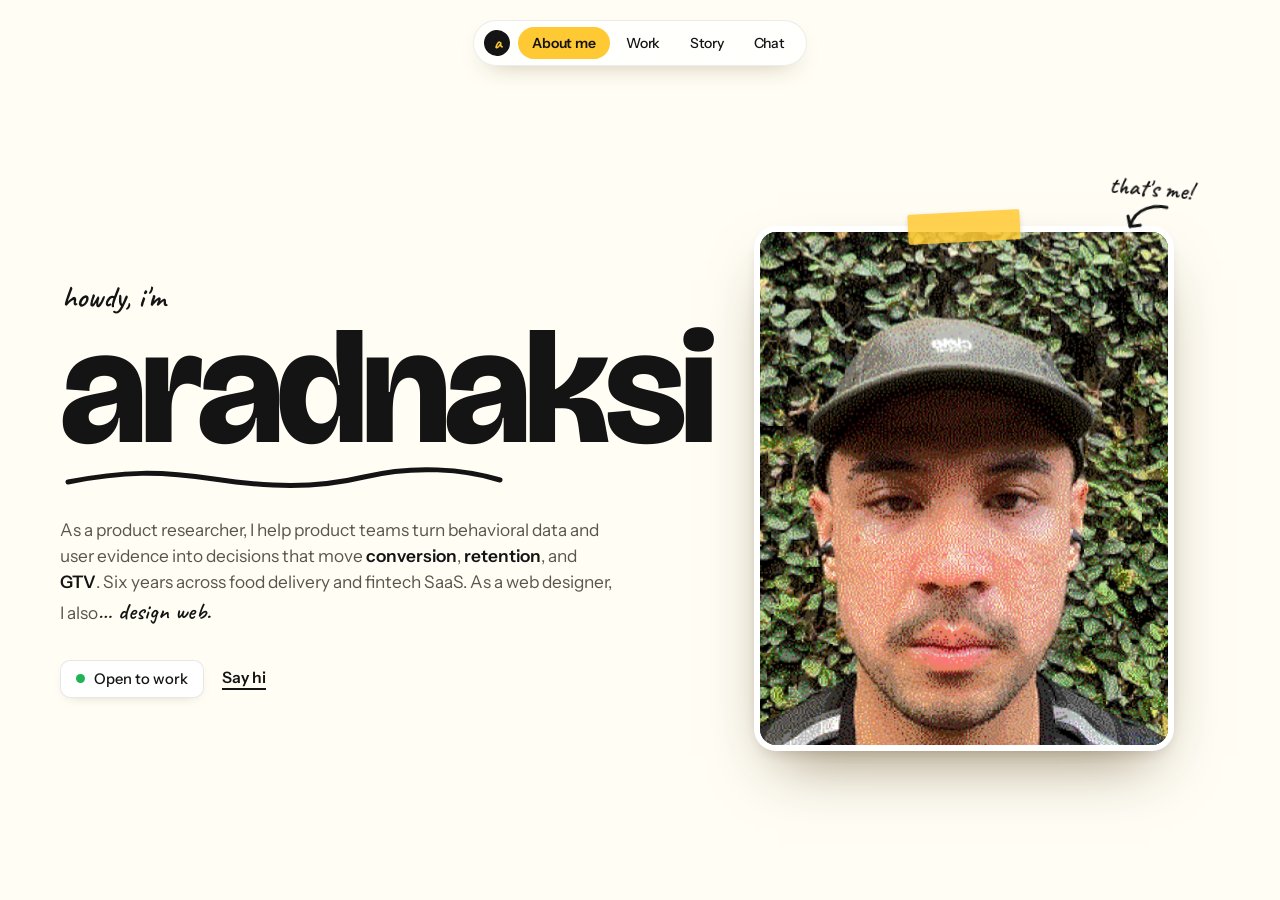
==== commit a2e5af50: "Convert project images to WebP (47.9MB to 3.1MB), varied work-card layout, favicon from header logo " ====
--- a/index.html
+++ b/index.html
@@ -6,6 +6,9 @@
 <title>aradnaksi — product researcher & web designer</title>
 <meta name="description" content="Aradnaksi is a product researcher and web designer. Six years across food delivery and fintech SaaS, turning user evidence into decisions that move conversion and retention.">
 <meta name="theme-color" content="#FFFDF4">
+<link rel="icon" href="/favicon.svg" type="image/svg+xml">
+<link rel="icon" href="/favicon-32.png" type="image/png" sizes="32x32">
+<link rel="apple-touch-icon" href="/apple-touch-icon.png">
 <meta property="og:title" content="aradnaksi — product researcher & web designer">
 <meta property="og:description" content="Product research and web design: user evidence turned into decisions that move conversion and retention.">
 <meta property="og:type" content="website">
@@ -83,7 +86,24 @@
   .chip:hover{border-color:rgba(20,20,20,.28);color:var(--ink)}
   .chip.active{background:var(--ink);border-color:var(--ink);color:#fff}
   .chip:focus-visible{outline:2px solid var(--ink);outline-offset:2px}
-  .work-list{display:flex;flex-direction:column;gap:26px}
+  .work-list{display:grid;grid-template-columns:repeat(2,minmax(0,1fr));gap:26px}
+  .work{grid-column:span 1}
+  .work.is-wide{grid-column:1/-1}
+  .work-title-row{flex-wrap:wrap}
+  .work-title{min-width:0;overflow-wrap:break-word}
+  .work:not(.is-wide) .work-head{flex-wrap:wrap}
+  .work:not(.is-wide) .work-title{font-size:clamp(1.3rem,2vw,1.5rem)}
+  .work:not(.is-wide) .work-desc{display:-webkit-box;-webkit-line-clamp:4;-webkit-box-orient:vertical;overflow:hidden}
+  .work.is-wide .work-link{display:grid;grid-template-columns:.78fr 1.22fr;column-gap:36px;align-content:center;align-items:center;padding:30px}
+  .work.is-wide .work-head,.work.is-wide .work-desc,.work.is-wide .work-more{grid-column:1}
+  .work.is-wide .work-title{font-size:clamp(1.5rem,2.5vw,2.05rem);line-height:1.05}
+  .work.is-wide .work-head{flex-direction:column;gap:10px}
+  .work.is-wide .work-desc{font-size:1.06rem}
+  .work.is-wide .work-more{justify-self:start}
+  .work.is-wide .frame{grid-column:2;grid-row:1/4;margin-top:0}
+  .work.is-wide.flip .work-link{grid-template-columns:1.22fr .78fr}
+  .work.is-wide.flip .work-head,.work.is-wide.flip .work-desc,.work.is-wide.flip .work-more{grid-column:2}
+  .work.is-wide.flip .frame{grid-column:1}
   .work{border:1px solid var(--line);border-radius:22px;background:var(--paper);transition:transform .22s,box-shadow .22s,border-color .22s}
   .work:hover{transform:translateY(-3px);box-shadow:0 22px 46px -22px rgba(90,60,0,.34);border-color:rgba(20,20,20,.18)}
   .work.hide{display:none}
@@ -108,7 +128,8 @@
   .frame{margin-top:20px;border-radius:14px;overflow:hidden;border:1px solid var(--line);background:#f4f2ec}
   .frame-body{aspect-ratio:16/9;display:grid;place-items:center;position:relative;background:#f4f2ec}
   .frame--type .frame-body{background:var(--sun)}
-  .frame-type{font-family:"Bricolage Grotesque",sans-serif;font-weight:800;font-size:clamp(1.8rem,5vw,3.4rem);letter-spacing:-.03em;line-height:1;color:var(--ink);padding:0 24px;text-align:center;transform:rotate(-2deg)}
+  .frame-type{font-family:"Bricolage Grotesque",sans-serif;font-weight:800;font-size:clamp(1.3rem,3.4vw,2.4rem);letter-spacing:-.03em;line-height:1.05;color:var(--ink);padding:0 20px;max-width:100%;overflow-wrap:anywhere;text-align:center;transform:rotate(-2deg)}
+  .work.is-wide .frame-type{font-size:clamp(1.8rem,4.2vw,3.2rem)}
   .frame-body img{position:absolute;inset:0;width:100%;height:100%;object-fit:cover;display:block}
   .load-note{color:var(--ink-soft);padding:26px;border:1px dashed var(--line);border-radius:16px;text-align:center;line-height:1.55}
   .load-note code{background:rgba(20,20,20,.06);padding:2px 6px;border-radius:6px;font-size:.9em}
@@ -211,12 +232,18 @@
     h1{font-size:clamp(3.4rem,17vw,7rem)}.photo{width:min(84%,360px)}.lead{max-width:none}
     .workpage{padding:112px 24px 80px}.stub{padding:112px 26px}
     .case-head{grid-template-columns:1fr;gap:22px}
+    .work-list{grid-template-columns:1fr}
+    .work.is-wide .work-link{display:block;padding:24px 24px 26px}
+    .work.is-wide .frame{margin-top:20px}
+    .work:not(.is-wide) .work-desc{-webkit-line-clamp:unset;display:block}
+    .work.is-wide .work-head{flex-direction:row;gap:16px}
     .case-inner{padding:44px 24px 60px}
   }
   @media (max-width:640px){
     nav a:not(.active){padding:7px 11px}
     .note{right:-2%;font-size:1.3rem}
-    .work-link{padding:20px 18px 22px}
+    .work-link,.work.is-wide .work-link{padding:20px 18px 22px}
+    .work.is-wide .work-head{flex-direction:column;gap:12px}
     .work-head{flex-direction:column;gap:12px}.work-right{align-self:flex-start}
     .cs-gallery.n3{grid-template-columns:repeat(2,1fr)}
     .cs-color-groups{grid-template-columns:1fr}
@@ -341,7 +368,7 @@
 /* ---------- render a work card ---------- */
 function cardThumb(w){
   if(w.thumb) return '<div class="frame"><div class="frame-body"><img src="'+w.thumb+'" alt="'+w.title+'" loading="lazy" decoding="async"></div></div>';
-  return '<div class="frame frame--type"><div class="frame-body"><span class="frame-type">'+(w.url?stripProto(w.url):w.title)+'</span></div></div>';
+  return '<div class="frame frame--type"><div class="frame-body"><span class="frame-type">'+(w.url?stripProto(w.url).replace(/^www\./,''):w.title)+'</span></div></div>';
 }
 function cardHTML(w){
   return '<article class="work" data-cat="'+w.cats.join(' ')+'" data-id="'+w.id+'">'
@@ -351,9 +378,19 @@
     +'<p class="work-desc">'+w.summary+'</p>'+cardThumb(w)+'<span class="work-more">Read the story</span></button></article>';
 }
 function pad2(n){return (n<10?'0':'')+n;}
+function layoutCards(){
+  var vis=[].filter.call(document.querySelectorAll('#workList .work'),function(c){return !c.classList.contains('hide');});
+  var wide=0;
+  vis.forEach(function(c,i){
+    var isWide=(i%3===0)||(i===vis.length-1&&i%3===1);
+    c.classList.toggle('is-wide',isWide);
+    c.classList.toggle('flip',isWide&&(wide++%2===1));
+  });
+}
 function renderCards(){
   var list=document.getElementById('workList');
   list.innerHTML = WORKS.map(cardHTML).join('');
+  layoutCards();
   var cards=list.querySelectorAll('.work');
   var still=window.matchMedia('(prefers-reduced-motion:reduce)').matches||!('IntersectionObserver' in window);
   if(still){ cards.forEach(function(c){c.classList.add('in');}); return; }
@@ -467,6 +504,7 @@
       var cats=(card.getAttribute('data-cat')||'').split(' ');
       card.classList.toggle('hide',!(f==='all'||cats.indexOf(f)>-1));
     });
+    layoutCards();
   });
 
   /* ----- case study open/close (expand animation) ----- */
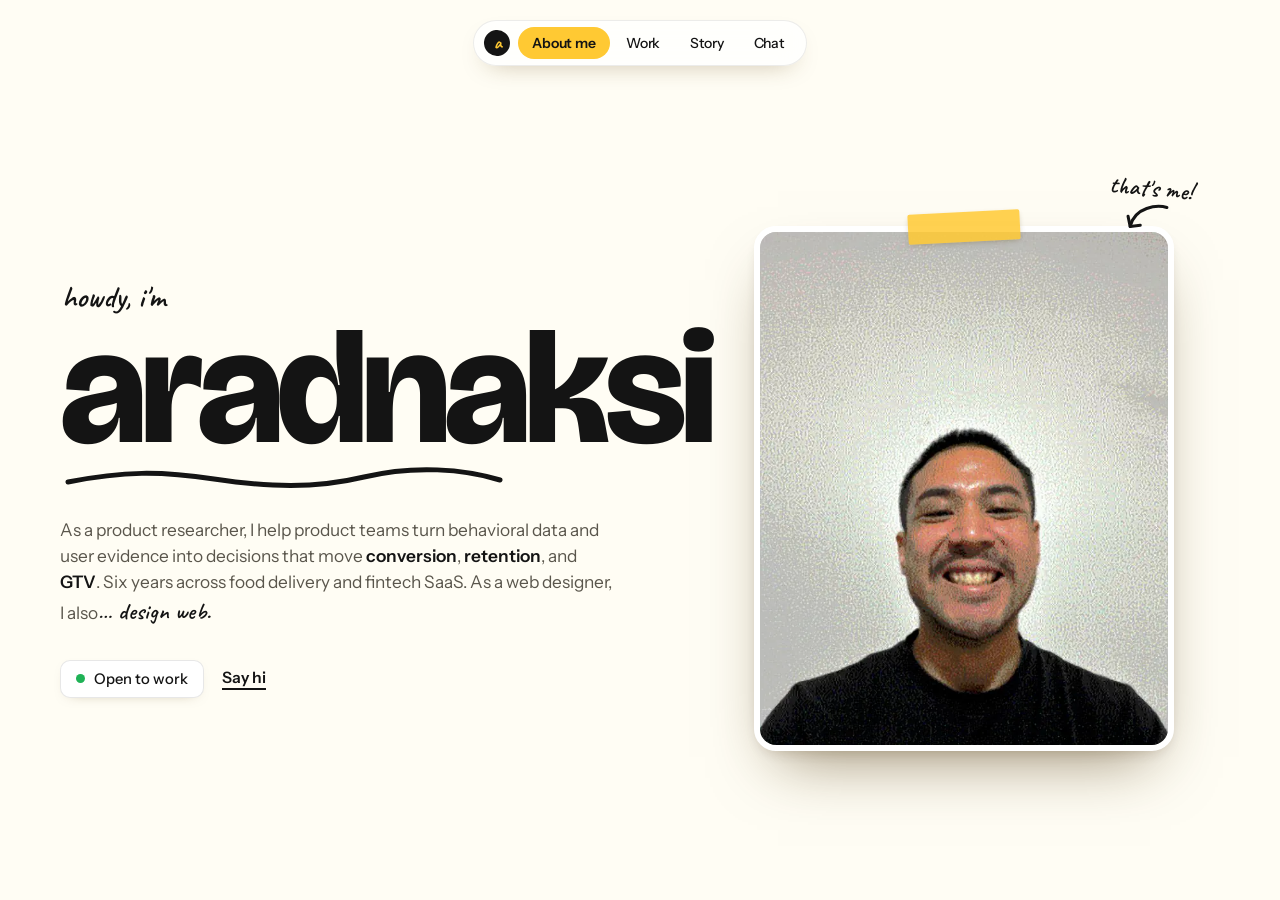
==== commit 5d554715: "Gaze-following portrait: swap between 30 photos by cursor angle; remove raw uploads Co-Authored-By: " ====
--- a/index.html
+++ b/index.html
@@ -70,8 +70,8 @@
   .sayhi:hover{opacity:.6}
   .stage{display:flex;justify-content:center;align-items:center;position:relative}
   .photo{position:relative;display:inline-block;width:min(100%,420px);transform:rotate(-2.2deg)}
-  .photo .hero-frame{position:relative;overflow:hidden;border-radius:22px;border:6px solid #fff;aspect-ratio:4/5;background:#2b3a22;perspective:850px;box-shadow:0 30px 60px -24px rgba(70,45,0,.55),0 6px 18px -10px rgba(70,45,0,.35)}
-  .photo img{display:block;width:100%;height:100%;object-fit:cover;object-position:50% 60%;transform:rotateX(var(--rx,0deg)) rotateY(var(--ry,0deg)) rotate(var(--rz,0deg)) scale(1.28);transform-origin:50% 62%;will-change:transform}
+  .photo .hero-frame{position:relative;overflow:hidden;border-radius:22px;border:6px solid #fff;aspect-ratio:4/5;background:#d9d9d4;box-shadow:0 30px 60px -24px rgba(70,45,0,.55),0 6px 18px -10px rgba(70,45,0,.35);touch-action:none}
+  .photo img{display:block;width:100%;height:100%;object-fit:cover;object-position:50% 50%;user-select:none;-webkit-user-drag:none}
   .tape{position:absolute;top:-14px;left:50%;translate:-50% 0;width:112px;height:30px;background:rgba(255,201,51,.85);border-radius:2px;transform:rotate(-3deg);box-shadow:0 2px 6px -2px rgba(90,60,0,.35);z-index:2}
   .note{position:absolute;top:-50px;right:-4%;font-family:"Caveat",cursive;font-weight:600;font-size:1.5rem;color:var(--ink);transform:rotate(5deg);line-height:1;text-align:center}
   .note svg{display:block;width:46px;height:34px;margin:2px auto 0;color:var(--ink)}
@@ -288,7 +288,7 @@
           <div class="stage">
             <div class="photo reveal r3">
               <span class="tape" aria-hidden="true"></span>
-              <div class="hero-frame"><img src="content/images/portrait.webp" fetchpriority="high" decoding="async" alt="Portrait of Aradnaksi in a cap, in front of a green hedge"></div>
+              <div class="hero-frame"><img id="gaze" src="content/gaze/center.webp" width="640" height="800" fetchpriority="high" decoding="async" draggable="false" alt="Portrait of Aradnaksi, whose head turns to look toward your cursor"></div>
               <div class="note" aria-hidden="true">that's me!
                 <svg viewBox="0 0 46 34"><path d="M40 4 C 30 2, 8 6, 5 26" fill="none" stroke="currentColor" stroke-width="3" stroke-linecap="round"/><path d="M5 26 L 2 16 M5 26 L 15 24" fill="none" stroke="currentColor" stroke-width="3" stroke-linecap="round"/></svg>
               </div>
@@ -590,26 +590,43 @@
   });
   copyBtn&&copyBtn.setAttribute('aria-live','polite');
 
-  /* ----- head follows the cursor ----- */
-  var photo=document.querySelector('.photo img');
-  var mx=innerWidth/2,my=innerHeight/2,has=false,rx=0,ry=0,rz=0;
-  addEventListener('pointermove',function(e){mx=e.clientX;my=e.clientY;has=true;},{passive:true});
-  document.documentElement.addEventListener('pointerleave',function(){has=false;});
-  function frame(t){
-    var r=photo.parentNode.getBoundingClientRect(),tx=0,ty=0,tz=0;
-    if(has&&r.width){
-      var nx=Math.max(-1,Math.min(1,(mx-(r.left+r.width/2))/(innerWidth*0.45)));
-      var ny=Math.max(-1,Math.min(1,(my-(r.top+r.height*0.4))/(innerHeight*0.45)));
-      tx=-ny*14; ty=nx*22; tz=nx*3;
-    } else if(!reduce && t<6000){ ty=Math.sin(t/1000)*5; tx=Math.cos(t/1300)*3; }
-    if(reduce){tx=ty=tz=0;}
-    rx+=(tx-rx)*0.12; ry+=(ty-ry)*0.12; rz+=(tz-rz)*0.12;
-    photo.style.setProperty('--rx',rx.toFixed(2)+'deg');
-    photo.style.setProperty('--ry',ry.toFixed(2)+'deg');
-    photo.style.setProperty('--rz',rz.toFixed(2)+'deg');
-    requestAnimationFrame(frame);
-  }
-  requestAnimationFrame(frame);
+  /* ----- head follows the cursor: swap between photos taken at different gaze angles ----- */
+  /* bearing = where he looks on screen, in degrees: 0 = up, 90 = right, 180 = down, 270 = left */
+  var GAZE=[[305,'03'],[295,'04'],[285,'05'],[275,'06'],[262,'07'],[245,'08'],[225,'09'],[205,'10'],[190,'11'],[182,'12'],[172,'13'],[160,'14'],
+            [140,'16'],[125,'17'],[110,'18'],[100,'19'],[92,'20'],[80,'21'],[68,'22'],[55,'23'],[45,'24'],[38,'25'],[28,'26'],[18,'27'],
+            [5,'29'],[0,'30'],[352,'31'],[340,'32'],[325,'33']];
+  var gazeImg=document.getElementById('gaze');
+  var gazeSrc=function(n){ return 'content/gaze/'+n+'.webp'; };
+  if(gazeImg && !reduce){
+    var CENTER=gazeSrc('center'), cache=[], shown=CENTER, rafId=0, px=0, py=0, active=false, curIdx=-1;
+    /* preload every angle once the page has settled, so the swap is instant */
+    function preload(){ GAZE.forEach(function(g,i){ var im=new Image(); im.decoding='async'; im.src=gazeSrc(g[1]); cache[i]=im; if(im.decode) im.decode().catch(function(){}); }); }
+    if(document.readyState==='complete') setTimeout(preload,300); else addEventListener('load',function(){ setTimeout(preload,300); });
+    function angDist(a,b){ var d=Math.abs(a-b)%360; return d>180?360-d:d; }
+    function pick(){
+      rafId=0;
+      var r=gazeImg.parentNode.getBoundingClientRect(); if(!r.width) return;
+      var dx=px-(r.left+r.width/2), dy=py-(r.top+r.height*0.4), dist=Math.hypot(dx,dy);
+      var next=CENTER, idx=-1;
+      if(active && dist>r.width*0.32){
+        var bearing=(Math.atan2(dx,-dy)*180/Math.PI+360)%360, best=1e9;
+        GAZE.forEach(function(g,i){ var d=angDist(bearing,g[0]); if(d<best){best=d;idx=i;} });
+        /* hysteresis: keep the current photo unless the new one is clearly closer */
+        if(curIdx>-1 && idx!==curIdx && angDist(bearing,GAZE[curIdx][0])-best<2) idx=curIdx;
+        next=gazeSrc(GAZE[idx][1]);
+      }
+      curIdx=idx;
+      if(next!==shown){ shown=next; gazeImg.src=next; }
+    }
+    function queue(){ if(!rafId) rafId=requestAnimationFrame(pick); }
+    addEventListener('pointermove',function(e){ px=e.clientX; py=e.clientY; active=true; queue(); },{passive:true});
+    document.documentElement.addEventListener('pointerleave',function(){ active=false; queue(); });
+    /* touch: look toward the finger while it is down on the photo, back to centre on release */
+    var frame=gazeImg.parentNode;
+    frame.addEventListener('pointerdown',function(e){ if(e.pointerType==='touch'){ try{frame.setPointerCapture(e.pointerId);}catch(_){} px=e.clientX; py=e.clientY; active=true; queue(); } });
+    function touchEnd(e){ if(e.pointerType==='touch'){ active=false; queue(); } }
+    frame.addEventListener('pointerup',touchEnd); frame.addEventListener('pointercancel',touchEnd);
+  }
 })();
 </script>
 
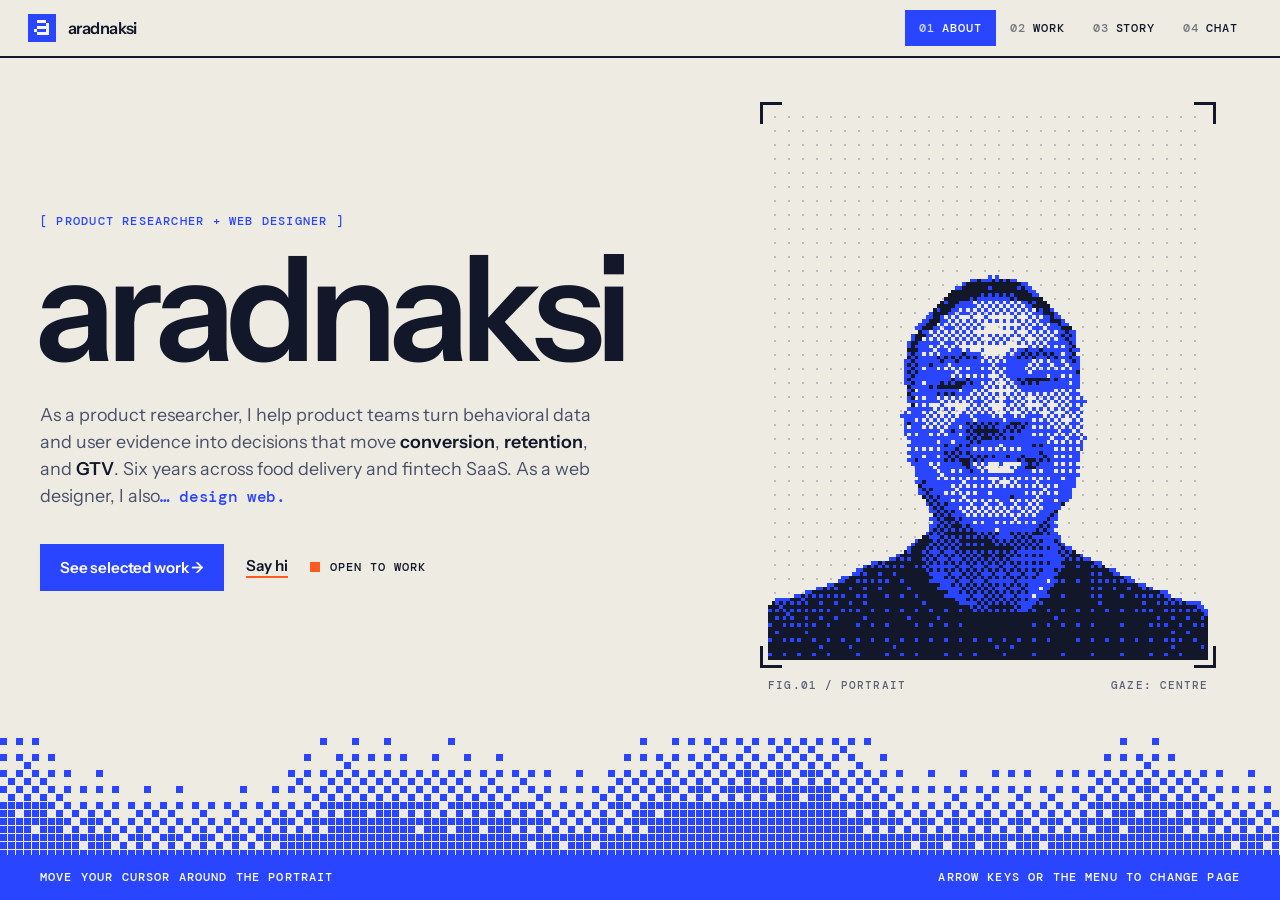
==== commit e12e8528: "Pixel rebuild: dithered gaze portraits, cobalt/navy/cream system, pixel trail, gaze route line, dith" ====
--- a/index.html
+++ b/index.html
@@ -5,304 +5,88 @@
 <meta name="viewport" content="width=device-width, initial-scale=1.0">
 <title>aradnaksi — product researcher & web designer</title>
 <meta name="description" content="Aradnaksi is a product researcher and web designer. Six years across food delivery and fintech SaaS, turning user evidence into decisions that move conversion and retention.">
-<meta name="theme-color" content="#FFFDF4">
+<meta name="theme-color" content="#EDEBE2">
+<meta property="og:title" content="aradnaksi — product researcher & web designer">
+<meta property="og:description" content="Product research and web design: user evidence turned into decisions that move conversion and retention.">
+<meta property="og:type" content="website">
 <link rel="icon" href="/favicon.svg" type="image/svg+xml">
 <link rel="icon" href="/favicon-32.png" type="image/png" sizes="32x32">
 <link rel="apple-touch-icon" href="/apple-touch-icon.png">
-<meta property="og:title" content="aradnaksi — product researcher & web designer">
-<meta property="og:description" content="Product research and web design: user evidence turned into decisions that move conversion and retention.">
-<meta property="og:type" content="website">
 <link rel="preconnect" href="https://fonts.googleapis.com">
 <link rel="preconnect" href="https://fonts.gstatic.com" crossorigin>
-<link href="https://fonts.googleapis.com/css2?family=Bricolage+Grotesque:opsz,wght@12..96,600;12..96,700;12..96,800&family=Instrument+Sans:wght@400;500;600&family=Caveat:wght@500;600;700&display=swap" rel="stylesheet">
-<style>
-  :root{
-    --sun:#FFC933;--sun-deep:#E39B00;--cream:#FFFDF4;--paper:#ffffff;
-    --ease:cubic-bezier(.16,1,.3,1);--ease-io:cubic-bezier(.76,0,.24,1);--ink:#141414;--ink-soft:#5a564c;--muted:#6e6859;--line:rgba(20,20,20,.10);
-  }
-  *{box-sizing:border-box;margin:0;padding:0}
-  h1,h2,.case-title,.cs-h-title{text-wrap:balance}
-  .lead,.work-desc,.cs-text p,.stub-p,.work-sub{text-wrap:pretty}
-  html,body{height:100%}
-  html{-webkit-font-smoothing:antialiased;text-rendering:optimizeLegibility}
-  body{font-family:"Instrument Sans",system-ui,sans-serif;color:var(--ink);background:var(--cream);overflow:hidden}
+<link href="https://fonts.googleapis.com/css2?family=DM+Mono:wght@400;500&family=Instrument+Sans:wght@400;500;600;700&display=swap" rel="stylesheet">
+<link rel="stylesheet" href="css/main.css">
+<link rel="preload" href="content/gaze/px-center.png" as="image" fetchpriority="high">
+</head>
+<body data-page="about">
 
-  :focus-visible{outline:2px solid var(--ink);outline-offset:3px}
-  .work-link:focus-visible{outline-offset:-5px;border-radius:22px}
-
-  /* NAV */
-  .nav-wrap{position:fixed;top:0;left:0;right:0;display:flex;justify-content:center;padding:20px 16px;z-index:80;pointer-events:none;transition:opacity .3s}
-  nav{position:relative;pointer-events:auto;display:flex;align-items:center;gap:2px;background:rgba(255,255,255,.8);
-    backdrop-filter:blur(14px) saturate(1.4);-webkit-backdrop-filter:blur(14px) saturate(1.4);
-    border:1px solid rgba(20,20,20,.08);border-radius:999px;padding:6px 8px 6px 10px;box-shadow:0 10px 26px -14px rgba(90,60,0,.4)}
-  .brand{width:26px;height:26px;border-radius:50%;background:var(--ink);color:var(--sun);display:grid;place-items:center;margin-right:6px;
-    font-family:"Caveat",cursive;font-weight:700;font-size:18px;line-height:1;transform:rotate(-6deg);cursor:pointer;flex:none}
-  nav a{text-decoration:none;color:var(--ink);font-size:14px;font-weight:500;letter-spacing:-.01em;padding:7px 14px;border-radius:999px;transition:background .18s,color .18s;white-space:nowrap;cursor:pointer}
-  nav a:hover{background:rgba(20,20,20,.06)}
-  nav a.active{background:transparent;color:var(--ink);font-weight:600}
-  .nav-pill{position:absolute;top:6px;bottom:6px;left:0;width:0;border-radius:999px;background:var(--sun);z-index:0;pointer-events:none}
-  .nav-pill.ready{transition:transform .55s var(--ease-io),width .55s var(--ease-io)}
-  nav a,nav .brand{position:relative;z-index:1}
-  nav a:focus-visible{outline:2px solid var(--ink);outline-offset:2px}
-  body.case-open .nav-wrap{opacity:0;pointer-events:none}
-
-  /* SWIPE SHELL */
-  .viewport{position:fixed;inset:0;overflow:hidden}
-  .track{display:flex;height:100%;width:400vw;transition:transform .62s cubic-bezier(.76,0,.24,1)}
-  .page{flex:0 0 100vw;height:100vh;height:100dvh;overflow-y:auto;overflow-x:hidden;-webkit-overflow-scrolling:touch}
-
-  /* HERO */
-  .hero{max-width:1240px;margin:0 auto;min-height:100%;padding:132px 40px 56px;display:grid;grid-template-columns:1.08fr .92fr;gap:48px;align-items:center}
-  .intro{max-width:600px}
-  .howdy{font-family:"Caveat",cursive;font-weight:600;font-size:clamp(1.5rem,2.4vw,2rem);color:var(--ink);margin:0 0 -.15em 2px;transform:rotate(-2deg);display:inline-block}
-  h1{white-space:nowrap;font-family:"Bricolage Grotesque",sans-serif;font-weight:800;font-size:clamp(3.6rem,12.5vw,10rem);line-height:.86;letter-spacing:-.045em;color:var(--ink);margin:.06em 0 0}
-  .ch{display:inline-block;opacity:0;transform:translateY(.55em) rotate(7deg);transform-origin:0 100%;animation:chin .95s var(--ease) forwards;animation-delay:calc(.12s + var(--i)*.05s)}
-  @keyframes chin{to{opacity:1;transform:none}}
-  .squiggle{display:block;width:min(88%,440px);height:26px;margin:6px 0 0 4px;color:var(--ink)}
-  .squiggle path{stroke:currentColor;stroke-width:5;fill:none;stroke-linecap:round;stroke-dasharray:1000;stroke-dashoffset:1000;animation:draw 1.1s .35s ease forwards}
-  .lead{font-size:clamp(1.02rem,1.35vw,1.22rem);line-height:1.5;color:var(--ink-soft);max-width:46ch;margin:26px 0 0}
-  .lead b{color:var(--ink);font-weight:600}
-  .lead .wink{font-family:"Caveat",cursive;font-weight:600;font-size:1.35em;color:var(--ink);letter-spacing:.01em}
-  .meta{display:flex;align-items:center;gap:18px;flex-wrap:wrap;margin-top:30px}
-  .avail{display:inline-flex;align-items:center;gap:9px;background:var(--paper);border:1px solid var(--line);padding:9px 15px;border-radius:10px;font-size:.92rem;font-weight:500;box-shadow:0 4px 14px -10px rgba(90,60,0,.5)}
-  .dot{width:9px;height:9px;border-radius:50%;background:#1fb256;position:relative}
-    .sayhi{text-decoration:none;color:var(--ink);font-weight:600;font-size:.98rem;border-bottom:2px solid var(--ink);padding-bottom:1px;transition:opacity .15s;cursor:pointer}
-  .sayhi:hover{opacity:.6}
-  .stage{display:flex;justify-content:center;align-items:center;position:relative}
-  .photo{position:relative;display:inline-block;width:min(100%,420px);transform:rotate(-2.2deg)}
-  .photo .hero-frame{position:relative;overflow:hidden;border-radius:22px;border:6px solid #fff;aspect-ratio:4/5;background:#d9d9d4;box-shadow:0 30px 60px -24px rgba(70,45,0,.55),0 6px 18px -10px rgba(70,45,0,.35);touch-action:none}
-  .photo img{display:block;width:100%;height:100%;object-fit:cover;object-position:50% 50%;user-select:none;-webkit-user-drag:none}
-  .tape{position:absolute;top:-14px;left:50%;translate:-50% 0;width:112px;height:30px;background:rgba(255,201,51,.85);border-radius:2px;transform:rotate(-3deg);box-shadow:0 2px 6px -2px rgba(90,60,0,.35);z-index:2}
-  .note{position:absolute;top:-50px;right:-4%;font-family:"Caveat",cursive;font-weight:600;font-size:1.5rem;color:var(--ink);transform:rotate(5deg);line-height:1;text-align:center}
-  .note svg{display:block;width:46px;height:34px;margin:2px auto 0;color:var(--ink)}
-
-  /* WORK LIST */
-  .workpage{max-width:1040px;margin:0 auto;padding:124px 40px 96px}
-  .kicker{font-family:"Caveat",cursive;font-weight:600;font-size:1.6rem;color:var(--ink);transform:rotate(-1.5deg);display:inline-block;margin-bottom:2px}
-  .work-h{font-family:"Bricolage Grotesque",sans-serif;font-weight:800;font-size:clamp(2.6rem,6vw,4.4rem);letter-spacing:-.03em;line-height:.95;color:var(--ink)}
-  .work-sub{color:var(--ink-soft);font-size:1.08rem;margin-top:14px;max-width:52ch}
-  .filters{display:flex;flex-wrap:wrap;gap:8px;margin:30px 0 34px}
-  .chip{font:inherit;font-size:.9rem;font-weight:500;color:var(--ink-soft);cursor:pointer;background:transparent;border:1px solid var(--line);padding:8px 15px;border-radius:8px;transition:all .16s}
-  .chip:hover{border-color:rgba(20,20,20,.28);color:var(--ink)}
-  .chip.active{background:var(--ink);border-color:var(--ink);color:#fff}
-  .chip:focus-visible{outline:2px solid var(--ink);outline-offset:2px}
-  .work-list{display:grid;grid-template-columns:repeat(2,minmax(0,1fr));gap:26px}
-  .work{grid-column:span 1}
-  .work.is-wide{grid-column:1/-1}
-  .work-title-row{flex-wrap:wrap}
-  .work-title{min-width:0;overflow-wrap:break-word}
-  .work:not(.is-wide) .work-head{flex-wrap:wrap}
-  .work:not(.is-wide) .work-title{font-size:clamp(1.3rem,2vw,1.5rem)}
-  .work:not(.is-wide) .work-desc{display:-webkit-box;-webkit-line-clamp:4;-webkit-box-orient:vertical;overflow:hidden}
-  .work.is-wide .work-link{display:grid;grid-template-columns:.78fr 1.22fr;column-gap:36px;align-content:center;align-items:center;padding:30px}
-  .work.is-wide .work-head,.work.is-wide .work-desc,.work.is-wide .work-more{grid-column:1}
-  .work.is-wide .work-title{font-size:clamp(1.5rem,2.5vw,2.05rem);line-height:1.05}
-  .work.is-wide .work-head{flex-direction:column;gap:10px}
-  .work.is-wide .work-desc{font-size:1.06rem}
-  .work.is-wide .work-more{justify-self:start}
-  .work.is-wide .frame{grid-column:2;grid-row:1/4;margin-top:0}
-  .work.is-wide.flip .work-link{grid-template-columns:1.22fr .78fr}
-  .work.is-wide.flip .work-head,.work.is-wide.flip .work-desc,.work.is-wide.flip .work-more{grid-column:2}
-  .work.is-wide.flip .frame{grid-column:1}
-  .work{border:1px solid var(--line);border-radius:22px;background:var(--paper);transition:transform .22s,box-shadow .22s,border-color .22s}
-  .work:hover{transform:translateY(-3px);box-shadow:0 22px 46px -22px rgba(90,60,0,.34);border-color:rgba(20,20,20,.18)}
-  .work.hide{display:none}
-  .work{opacity:0;transform:translateY(28px);transition:opacity .8s var(--ease),transform .8s var(--ease),box-shadow .22s,border-color .22s}
-  .work.in{opacity:1;transform:none}
-  .work.in:hover{transform:translateY(-3px)}
-  .work-no{font-family:"Caveat",cursive;font-weight:700;font-size:1.5rem;line-height:1;color:var(--ink-soft);margin-right:12px;flex:none}
-  .work .frame-body img{transition:transform .9s var(--ease)}
-  .work:hover .frame-body img{transform:scale(1.035)}
-  .cursor{position:fixed;left:0;top:0;z-index:120;width:92px;height:92px;margin:-46px 0 0 -46px;border-radius:50%;background:var(--sun);color:var(--ink);display:grid;place-items:center;font-weight:600;font-size:.9rem;letter-spacing:-.01em;pointer-events:none;transform:translate3d(-200px,-200px,0);scale:.4;opacity:0;transition:scale .35s var(--ease),opacity .2s;box-shadow:0 8px 24px -10px rgba(90,60,0,.45)}
-  .cursor.on{opacity:1;scale:1}
-  body.has-bubble .work-link{cursor:none}
-  .work-link{display:block;width:100%;text-align:left;background:none;border:none;font:inherit;color:inherit;cursor:pointer;padding:24px 24px 26px}
-  .work-head{display:flex;justify-content:space-between;align-items:flex-start;gap:16px}
-  .work-title-row{display:flex;align-items:center;gap:12px;min-width:0}
-  .work-title{font-family:"Bricolage Grotesque",sans-serif;font-weight:700;font-size:clamp(1.4rem,2.6vw,1.75rem);letter-spacing:-.02em}
-  .work-right{display:flex;align-items:center;gap:12px;flex:none}
-  .work-cat{font-size:.78rem;font-weight:600;color:var(--ink-soft);background:rgba(20,20,20,.05);padding:5px 10px;border-radius:6px;white-space:nowrap}
-  .work-more{display:inline-block;margin-top:18px;font-weight:600;font-size:.95rem;color:var(--ink);border-bottom:2px solid var(--sun);padding-bottom:1px;transition:border-color .18s}
-  .work:hover .work-more{border-color:var(--ink)}
-  .work-desc{margin-top:14px;color:var(--ink-soft);line-height:1.5;max-width:64ch;font-size:1.02rem}
-  .frame{margin-top:20px;border-radius:14px;overflow:hidden;border:1px solid var(--line);background:#f4f2ec}
-  .frame-body{aspect-ratio:16/9;display:grid;place-items:center;position:relative;background:#f4f2ec}
-  .frame--type .frame-body{background:var(--sun)}
-  .frame-type{font-family:"Bricolage Grotesque",sans-serif;font-weight:800;font-size:clamp(1.3rem,3.4vw,2.4rem);letter-spacing:-.03em;line-height:1.05;color:var(--ink);padding:0 20px;max-width:100%;overflow-wrap:anywhere;text-align:center;transform:rotate(-2deg)}
-  .work.is-wide .frame-type{font-size:clamp(1.8rem,4.2vw,3.2rem)}
-  .frame-body img{position:absolute;inset:0;width:100%;height:100%;object-fit:cover;display:block}
-  .load-note{color:var(--ink-soft);padding:26px;border:1px dashed var(--line);border-radius:16px;text-align:center;line-height:1.55}
-  .load-note code{background:rgba(20,20,20,.06);padding:2px 6px;border-radius:6px;font-size:.9em}
-
-  /* STUB PAGES */
-  .stub--chat{max-width:1000px}
-  .mailrow{display:flex;align-items:center;flex-wrap:nowrap;gap:0 18px}
-  @media (max-width:640px){.mailrow{flex-wrap:wrap}}
-  .copybtn{margin:22px 0 0;flex:none;font:inherit;font-size:.9rem;font-weight:600;color:var(--ink);background:transparent;border:1px solid var(--line);border-radius:10px;padding:9px 15px;cursor:pointer;transition:background .16s,color .16s,border-color .16s}
-  .copybtn:hover{background:var(--ink);color:#fff;border-color:var(--ink)}
-  .stub{min-height:100%;display:grid;place-content:center;justify-items:start;text-align:left;max-width:640px;margin:0 auto;padding:120px 40px}
-  .stub-h{font-family:"Bricolage Grotesque",sans-serif;font-weight:800;font-size:clamp(2.8rem,7vw,5rem);letter-spacing:-.03em;line-height:.95;color:var(--ink);margin-top:2px}
-  .stub-p{color:var(--ink-soft);font-size:1.12rem;line-height:1.55;margin-top:16px;max-width:48ch}
-  .tag-soon{margin-top:22px;display:inline-block;background:var(--sun);color:var(--ink);font-weight:600;font-size:.9rem;padding:7px 15px;border-radius:8px;transform:rotate(-1.5deg)}
-  .mailbtn{margin-top:22px;display:inline-block;text-decoration:none;font-family:"Bricolage Grotesque",sans-serif;font-weight:800;letter-spacing:-.03em;font-size:clamp(1.3rem,7vw,3.4rem);white-space:nowrap;color:var(--ink);border-bottom:3px solid var(--sun);padding-bottom:2px;transition:border-color .2s}
-  .mailbtn:hover{border-color:var(--ink)}
-  .socials{display:flex;gap:10px;flex-wrap:wrap;margin-top:26px}
-  .socials a{text-decoration:none;color:var(--ink);font-weight:500;font-size:.95rem;border:1px solid var(--line);padding:9px 16px;border-radius:10px;transition:all .16s}
-  .socials a:hover{background:var(--ink);color:#fff}
-
-  /* ===== CASE STUDY (expands from a work card) ===== */
-  .case{position:fixed;z-index:95;top:0;left:0;width:0;height:0;background:var(--cream);overflow:hidden;border-radius:22px;
-    box-shadow:0 40px 90px -30px rgba(90,60,0,.55);
-    transition:top .52s cubic-bezier(.76,0,.24,1),left .52s cubic-bezier(.76,0,.24,1),width .52s cubic-bezier(.76,0,.24,1),height .52s cubic-bezier(.76,0,.24,1),border-radius .52s ease}
-  .case[hidden]{display:none}
-  .case.open{border-radius:0}
-  .case-scroll{position:absolute;inset:0;overflow-y:auto;opacity:0;transition:opacity .28s ease}
-  .case.open .case-scroll{opacity:1;transition:opacity .4s ease .16s}
-  .case-bar{position:sticky;top:0;z-index:5;display:flex;align-items:center;justify-content:space-between;gap:16px;padding:14px 24px;background:rgba(255,253,244,.85);backdrop-filter:blur(10px);-webkit-backdrop-filter:blur(10px);border-bottom:1px solid var(--line)}
-  .case-progress{position:absolute;left:0;right:0;bottom:-1px;height:3px;background:var(--sun);transform-origin:0 50%;transform:scaleX(var(--p,0))}
-  .case-back{font:inherit;font-weight:600;font-size:.95rem;background:none;border:none;cursor:pointer;color:var(--ink);display:inline-flex;align-items:center;gap:8px;padding:8px 12px;border-radius:10px;transition:background .15s}
-  .case-back:hover{background:rgba(20,20,20,.06)}
-  .case-back svg{width:16px;height:16px}
-  .case-word{font-family:"Caveat",cursive;font-weight:700;font-size:1.4rem}
-  .case-close{font-size:1rem;background:none;border:1px solid var(--line);width:38px;height:38px;border-radius:50%;cursor:pointer;display:grid;place-items:center;transition:background .15s;color:var(--ink)}
-  .case-close:hover{background:rgba(20,20,20,.06)}
-  .case-inner{max-width:1080px;margin:0 auto;padding:52px 40px 70px}
-  .mark{background:linear-gradient(115deg,#ffe27a,#ffcf33);border-radius:4px;padding:1px 7px;font-weight:600;-webkit-box-decoration-break:clone;box-decoration-break:clone}
-
-  .case-head{display:grid;grid-template-columns:.82fr 1fr;gap:44px;align-items:start;padding-bottom:8px}
-  .case-title{font-family:"Bricolage Grotesque",sans-serif;font-weight:600;font-size:clamp(2rem,4vw,3.15rem);line-height:1.05;letter-spacing:-.02em;color:var(--ink)}
-  .case-title b{font-weight:800}
-  .case-summary{font-size:1.06rem;line-height:1.55;color:var(--ink)}
-  .case-challenge{margin-top:26px}
-  .case-challenge .mark{font-size:1rem}
-  .case-challenge p{margin-top:12px;color:var(--ink-soft);line-height:1.55}
-  .case-metarow{display:flex;flex-wrap:wrap;gap:24px 40px;margin-top:30px}
-  .case-metarow > div{min-width:118px}
-  .case-metarow .mark{font-size:.92rem}
-  .case-metarow p{margin-top:11px;color:var(--ink-soft);line-height:1.4;white-space:pre-line}
-  .case-visit{display:inline-flex;align-items:center;gap:8px;margin-top:28px;text-decoration:none;background:var(--ink);color:#fff;font-weight:600;font-size:.95rem;padding:11px 18px;border-radius:999px;transition:transform .15s}
-  .case-visit:hover{transform:translateY(-2px)}
-  .case-visit svg{width:15px;height:15px}
-
-  .cs-cover{margin:26px 0 4px}
-  .cs-block{margin:38px 0}
-  .cs-banner{position:relative;width:100vw;left:50%;transform:translateX(-50%);height:min(48vh,430px);margin:52px 0;overflow:hidden;display:grid;place-items:center;background:linear-gradient(135deg,#1d1d1a,#3c3a2c)}
-  .cs-banner img{position:absolute;inset:0;width:100%;height:100%;object-fit:cover}
-  .cs-banner::after{content:"";position:absolute;inset:0;background:linear-gradient(180deg,rgba(20,20,20,.12),rgba(20,20,20,.5))}
-  .cs-banner-title{position:relative;z-index:2;color:#fff;text-align:center;font-family:"Bricolage Grotesque",sans-serif;font-weight:800;font-size:clamp(1.9rem,5vw,3.5rem);letter-spacing:-.02em;padding:0 24px;line-height:1.02;transform:rotate(-1.5deg);text-shadow:0 2px 30px rgba(0,0,0,.4)}
-  .cs-kicker{font-family:"Caveat",cursive;font-weight:600;font-size:1.55rem;color:var(--sun-deep);line-height:1}
-  .cs-h-title{font-family:"Bricolage Grotesque",sans-serif;font-weight:700;font-size:clamp(1.6rem,3.4vw,2.4rem);letter-spacing:-.02em;color:var(--ink);margin-top:2px}
-  .cs-text{color:var(--ink-soft);line-height:1.62;font-size:1.06rem;max-width:66ch}
-  .cs-text p+p{margin-top:1em}
-  .cs-quote{border-left:4px solid var(--sun);padding:4px 0 4px 22px;margin:8px 0;font-size:clamp(1.15rem,2.2vw,1.5rem);line-height:1.4;font-style:italic;color:var(--ink);max-width:60ch;font-family:"Bricolage Grotesque",sans-serif;font-weight:600}
-  .cs-list-label{font-family:"Bricolage Grotesque",sans-serif;font-weight:700;font-size:1.05rem;margin-bottom:10px;color:var(--ink)}
-  .cs-list{padding-left:1.25em;color:var(--ink-soft);line-height:1.7;max-width:62ch}
-  .cs-list li{margin:3px 0}
-  .cs-list li::marker{color:var(--sun-deep);font-weight:700}
-  .cs-note{background:linear-gradient(180deg,#fff6d6,#ffefb6);border:1px solid #ffe08a;border-radius:16px;padding:20px 22px;color:#5c4d16;line-height:1.55;max-width:72ch}
-  .cs-figure{margin:0}
-  .cs-figure figcaption{margin-top:10px;font-size:.9rem;color:var(--muted);font-style:italic}
-  .cs-imgframe{border-radius:16px;overflow:hidden;border:1px solid var(--line);background:#f4f2ec}
-  .cs-imgframe img{display:block;width:100%}
-  .cs-gallery{display:grid;gap:14px}
-  .cs-gallery.n2{grid-template-columns:repeat(2,1fr)}
-  .cs-gallery.n3{grid-template-columns:repeat(3,1fr)}
-  .cs-colors-label{font-family:"Bricolage Grotesque",sans-serif;font-weight:700;font-size:1.05rem;margin-bottom:16px;color:var(--ink)}
-  .cs-color-groups{display:grid;gap:24px;grid-template-columns:repeat(2,1fr)}
-  .cs-color-group h4{font-family:"Bricolage Grotesque",sans-serif;font-weight:700;font-size:.95rem;color:var(--ink-soft);letter-spacing:.02em}
-  .cs-swatches{display:flex;gap:10px;margin-top:12px;flex-wrap:wrap}
-  .cs-swatch i{display:block;width:60px;height:60px;border-radius:12px;border:1px solid rgba(0,0,0,.08)}
-  .cs-swatch span{display:block;margin-top:6px;font-size:.7rem;color:var(--muted);text-align:center;letter-spacing:.02em}
-  .case-foot{margin-top:60px;padding:26px 0 10px;border-top:1px solid var(--line);display:flex;justify-content:space-between;align-items:center;gap:16px;flex-wrap:wrap}
-  .case-foot .fn{font-family:"Bricolage Grotesque",sans-serif;font-weight:800;font-size:1.4rem}
-  .case-foot .fs{display:flex;gap:16px}
-  .case-foot .fs a{color:var(--ink-soft);text-decoration:none;font-size:.9rem}
-  .case-foot .fs a:hover{color:var(--ink)}
-
-  /* ANIMS */
-  @keyframes draw{to{stroke-dashoffset:0}}
-  .reveal{opacity:0;transform:translateY(18px);animation:rise .8s cubic-bezier(.2,.7,.2,1) forwards}
-  .r2{animation-delay:.08s}.r3{animation-delay:.16s}.r4{animation-delay:.24s}
-  @keyframes rise{to{opacity:1;transform:none}}
-
-  /* RESPONSIVE */
-  @media (max-width:900px){
-    .hero{grid-template-columns:1fr;gap:34px;padding:118px 26px 60px}
-    .intro{max-width:none;order:1}.stage{order:2}
-    h1{font-size:clamp(3.4rem,17vw,7rem)}.photo{width:min(84%,360px)}.lead{max-width:none}
-    .workpage{padding:112px 24px 80px}.stub{padding:112px 26px}
-    .case-head{grid-template-columns:1fr;gap:22px}
-    .work-list{grid-template-columns:1fr}
-    .work.is-wide .work-link{display:block;padding:24px 24px 26px}
-    .work.is-wide .frame{margin-top:20px}
-    .work:not(.is-wide) .work-desc{-webkit-line-clamp:unset;display:block}
-    .work.is-wide .work-head{flex-direction:row;gap:16px}
-    .case-inner{padding:44px 24px 60px}
-  }
-  @media (max-width:640px){
-    nav a:not(.active){padding:7px 11px}
-    .note{right:-2%;font-size:1.3rem}
-    .work-link,.work.is-wide .work-link{padding:20px 18px 22px}
-    .work.is-wide .work-head{flex-direction:column;gap:12px}
-    .work-head{flex-direction:column;gap:12px}.work-right{align-self:flex-start}
-    .cs-gallery.n3{grid-template-columns:repeat(2,1fr)}
-    .cs-color-groups{grid-template-columns:1fr}
-  }
-  @media (prefers-reduced-motion:reduce){
-    .track,.case,.case-scroll{transition:none}
-    .squiggle path{animation:none;stroke-dashoffset:0}
-    .reveal{animation:none;opacity:1;transform:none}
-    .ch{animation:none;opacity:1;transform:none}
-    .work{opacity:1;transform:none;transition:none}
-    .nav-pill.ready{transition:none}
-    .work .frame-body img{transition:none}
-    .work{transition:none}
-  }
-</style>
-</head>
-<body>
-  <div class="nav-wrap">
+  <header class="bar">
+    <a class="logo" data-go="about" role="button" tabindex="0" aria-label="aradnaksi, home">
+      <svg viewBox="0 0 28 28" aria-hidden="true" shape-rendering="crispEdges"><rect width="28" height="28" fill="#2A45FF"/><path fill="#F7F6F0" d="M9 9h9v3h-9zM18 12h3v3h-3zM9 15h12v3h-12zM6 18h3v3h-3zM9 21h12v3h-12zM18 15h3v9h-3z" transform="translate(0 -3)"/></svg>
+      <span class="logo-word">aradnaksi</span>
+    </a>
     <nav aria-label="Primary">
       <span class="nav-pill" aria-hidden="true"></span>
-      <span class="brand" data-go="about" role="button" aria-label="Home" tabindex="0">a</span>
-      <a data-go="about" class="active">About me</a>
-      <a data-go="work">Work</a>
-      <a data-go="story">Story</a>
-      <a data-go="chat">Chat</a>
+      <a data-go="about" class="active"><i>01</i>About</a>
+      <a data-go="work"><i>02</i>Work</a>
+      <a data-go="story"><i>03</i>Story</a>
+      <a data-go="chat"><i>04</i>Chat</a>
     </nav>
-  </div>
+  </header>
+
+  <canvas id="trail" aria-hidden="true"></canvas>
+  <svg id="gazeSvg" aria-hidden="true">
+    <path id="gazePath" d=""/>
+    <g id="gazeNode"><rect class="gn-dot" x="-5" y="-5" width="10" height="10"/><rect class="gn-bg" x="12" y="6" width="80" height="20"/><text class="gn-txt" x="19" y="20">GAZE 0°</text></g>
+  </svg>
 
   <div class="viewport">
     <div class="track" id="track">
 
-      <!-- ABOUT / HERO -->
-      <section class="page" data-page="about">
+      <!-- ABOUT -->
+      <section class="page page--about" data-page="about">
         <div class="hero">
           <div class="intro">
-            <p class="howdy reveal">howdy, i'm</p>
+            <p class="kick">[ Product researcher + web designer ]</p>
             <h1 id="heroName" aria-label="aradnaksi">aradnaksi</h1>
-            <svg class="squiggle reveal r2" viewBox="0 0 440 26" aria-hidden="true"><path d="M4 17 C 60 6, 96 6, 150 14 S 250 24, 300 12 S 400 4, 436 15"/></svg>
-            <p class="lead reveal r3">As a product researcher, I help product teams turn behavioral data and user evidence into decisions that move <b>conversion</b>, <b>retention</b>, and <b>GTV</b>. Six years across food delivery and fintech SaaS. As a web designer, I also<span class="wink">&hellip; design web.</span></p>
-            <div class="meta reveal r4"><span class="avail"><span class="dot"></span>Open to work</span><a class="sayhi" data-go="chat">Say hi</a></div>
+            <p class="lead">As a product researcher, I help product teams turn behavioral data and user evidence into decisions that move <b>conversion</b>, <b>retention</b>, and <b>GTV</b>. Six years across food delivery and fintech SaaS. As a web designer, I also<span class="wink">&hellip; design web.</span></p>
+            <div class="ctas">
+              <a class="btn" data-go="work" role="button" tabindex="0">See selected work &rarr;</a>
+              <a class="textlink" data-go="chat" role="button" tabindex="0">Say hi</a>
+              <span class="status">Open to work</span>
+            </div>
           </div>
           <div class="stage">
-            <div class="photo reveal r3">
-              <span class="tape" aria-hidden="true"></span>
-              <div class="hero-frame"><img id="gaze" src="content/gaze/center.webp" width="640" height="800" fetchpriority="high" decoding="async" draggable="false" alt="Portrait of Aradnaksi, whose head turns to look toward your cursor"></div>
-              <div class="note" aria-hidden="true">that's me!
-                <svg viewBox="0 0 46 34"><path d="M40 4 C 30 2, 8 6, 5 26" fill="none" stroke="currentColor" stroke-width="3" stroke-linecap="round"/><path d="M5 26 L 2 16 M5 26 L 15 24" fill="none" stroke="currentColor" stroke-width="3" stroke-linecap="round"/></svg>
-              </div>
-            </div>
+            <figure class="scope" id="scope">
+              <div class="scope-clip"><div class="scope-grid" aria-hidden="true"></div>
+              <img id="gaze" src="content/gaze/px-center.png" width="144" height="180" decoding="async" draggable="false" alt="Pixel portrait of Aradnaksi, whose head turns to look toward your cursor"></div>
+              <span class="c tl" aria-hidden="true"></span><span class="c tr" aria-hidden="true"></span><span class="c bl" aria-hidden="true"></span><span class="c br" aria-hidden="true"></span>
+              <figcaption class="scope-cap"><span>Fig.01 / Portrait</span><span id="gazeRead">Gaze: centre</span></figcaption>
+            </figure>
           </div>
+        </div>
+        <div class="hero-foot">
+          <canvas class="edge" data-mode="up" data-cell="8" data-seed="1.7" aria-hidden="true"></canvas>
+          <div class="strip"><span>Move your cursor around the portrait</span><span class="strip-keys">Arrow keys or the menu to change page</span></div>
         </div>
       </section>
 
       <!-- WORK -->
-      <section class="page" data-page="work">
-        <div class="workpage">
-          <p class="kicker">from 2020 &rsquo;til today</p>
-          <h2 class="work-h">Selected work</h2>
-          <p class="work-sub">Websites I&rsquo;ve designed and built, and the product research behind the decisions. Tap any project to read the story.</p>
+      <section class="page page--work" data-page="work">
+        <div class="work-top">
+          <div class="wrap">
+            <p class="kick">[ From 2020 until today ]</p>
+            <h2 class="work-h">Selected work</h2>
+            <p class="work-sub">Websites I&rsquo;ve designed and built, and the product research behind the decisions. Tap any project to read the story.</p>
+            <div class="stats">
+              <div class="stat"><b>6</b><span>years in product research, across food delivery and fintech SaaS</span></div>
+              <div class="stat"><b id="statProjects">&ndash;</b><span>projects in this index</span></div>
+              <div class="stat"><b>4</b><span>disciplines: design, development, e-commerce, research</span></div>
+            </div>
+          </div>
+        </div>
+        <canvas class="edge work-edge" data-mode="down" data-cell="8" data-seed="4.2" aria-hidden="true"></canvas>
+        <div class="work-body">
           <div class="filters" id="filters">
             <button class="chip active" data-filter="all">All</button>
             <button class="chip" data-filter="design">Website design</button>
@@ -315,23 +99,33 @@
       </section>
 
       <!-- STORY (placeholder) -->
-      <section class="page" data-page="story">
-        <div class="stub">
-          <p class="kicker">the long version</p>
-          <h2 class="stub-h">Story</h2>
-          <p class="stub-p">Coming soon &mdash; how I got from information systems into product research, six years across food delivery and fintech, and the fashion and design detours in between.</p>
-          <span class="tag-soon">in progress</span>
+      <section class="page page--story" data-page="story">
+        <canvas class="field" id="field" aria-hidden="true"></canvas>
+        <div class="story">
+          <div class="wrap">
+            <p class="kick">[ The long version ]</p>
+            <h2 class="stub-h">Story</h2>
+            <p class="stub-p">Coming soon &mdash; how I got from information systems into product research, six years across food delivery and fintech, and the fashion and design detours in between.</p>
+            <span class="tag">In progress</span>
+          </div>
         </div>
       </section>
 
-      <!-- CHAT (placeholder) -->
-      <section class="page" data-page="chat">
-        <div class="stub stub--chat">
-          <p class="kicker">say hello</p>
-          <h2 class="stub-h">Let&rsquo;s chat</h2>
-          <p class="stub-p">Got a product to untangle or a site to build? I&rsquo;m around &mdash; drop me a line.</p>
-          <div class="mailrow"><a class="mailbtn" href="mailto:iskandara@live.com">iskandara@live.com</a><button class="copybtn" id="copyMail" type="button">Copy email</button></div>
-          <div class="socials"><a href="https://www.linkedin.com/in/iskandara/" target="_blank" rel="noopener">LinkedIn</a></div>
+      <!-- CHAT -->
+      <section class="page page--chat" data-page="chat">
+        <canvas class="globe" id="globe" aria-hidden="true"></canvas>
+        <div class="chat">
+          <div class="wrap">
+            <p class="kick">[ Say hello ]</p>
+            <h2 class="stub-h">Let&rsquo;s chat</h2>
+            <p class="stub-p">Got a product to untangle or a site to build? I&rsquo;m around &mdash; drop me a line.</p>
+            <a class="mail" href="mailto:iskandara@live.com">iskandara@live.com</a>
+            <div class="ctas ctas--chat">
+              <a class="btn btn--orange" href="mailto:iskandara@live.com">Write an email &rarr;</a>
+              <button class="btn btn--ghost" id="copyMail" type="button">Copy email</button>
+              <a class="btn btn--ghost" href="https://www.linkedin.com/in/iskandara/" target="_blank" rel="noopener">LinkedIn</a>
+            </div>
+          </div>
         </div>
       </section>
 
@@ -342,7 +136,7 @@
   <div class="case" id="caseOverlay" hidden aria-hidden="true">
     <div class="case-scroll">
       <div class="case-bar">
-        <button class="case-back" data-close><svg viewBox="0 0 24 24" fill="none"><path d="M15 5l-7 7 7 7" stroke="currentColor" stroke-width="2.2" stroke-linecap="round" stroke-linejoin="round"/></svg>Back to work</button>
+        <button class="case-back" data-close><svg viewBox="0 0 24 24" fill="none"><path d="M15 5l-7 7 7 7" stroke="currentColor" stroke-width="2.4" stroke-linecap="square"/></svg>Back to work</button>
         <span class="case-word">aradnaksi</span>
         <button class="case-close" data-close aria-label="Close">&#10005;</button>
         <span class="case-progress" aria-hidden="true"></span>
@@ -351,284 +145,6 @@
     </div>
   </div>
 
-<script>
-var WORKS = [];  /* loaded from content/works.json at runtime */
-
-/* ---------- icons ---------- */
-var IC_EXT='<svg viewBox="0 0 24 24" fill="none"><path d="M7 17L17 7M17 7H9M17 7v8" stroke="currentColor" stroke-width="2.2" stroke-linecap="round" stroke-linejoin="round"/></svg>';
-
-/* ---------- helpers ---------- */
-function stripProto(u){return (u||'').replace(/^https?:\/\//,'').replace(/\/$/,'');}
-function paras(t){return String(t||'').split(/\n\n+/).map(function(x){return '<p>'+x.replace(/\n/g,'<br>')+'</p>';}).join('');}
-function imgframe(src,cls){
-  if(!src) return '';
-  return '<div class="cs-imgframe '+(cls||'')+'"><img src="'+src+'" alt="" loading="lazy" decoding="async"></div>';
-}
-
-/* ---------- render a work card ---------- */
-function cardThumb(w){
-  if(w.thumb) return '<div class="frame"><div class="frame-body"><img src="'+w.thumb+'" alt="'+w.title+'" loading="lazy" decoding="async"></div></div>';
-  return '<div class="frame frame--type"><div class="frame-body"><span class="frame-type">'+(w.url?stripProto(w.url).replace(/^www\./,''):w.title)+'</span></div></div>';
-}
-function cardHTML(w){
-  return '<article class="work" data-cat="'+w.cats.join(' ')+'" data-id="'+w.id+'">'
-    +'<button class="work-link" type="button" data-open="'+w.id+'">'
-    +'<div class="work-head"><div class="work-title-row"><span class="work-no" aria-hidden="true">'+pad2(WORKS.indexOf(w)+1)+'</span><span class="work-title">'+w.title+'</span></div>'
-    +'<div class="work-right"><span class="work-cat">'+w.cat+'</span></div></div>'
-    +'<p class="work-desc">'+w.summary+'</p>'+cardThumb(w)+'<span class="work-more">Read the story</span></button></article>';
-}
-function pad2(n){return (n<10?'0':'')+n;}
-function layoutCards(){
-  var vis=[].filter.call(document.querySelectorAll('#workList .work'),function(c){return !c.classList.contains('hide');});
-  var wide=0;
-  vis.forEach(function(c,i){
-    var isWide=(i%3===0)||(i===vis.length-1&&i%3===1);
-    c.classList.toggle('is-wide',isWide);
-    c.classList.toggle('flip',isWide&&(wide++%2===1));
-  });
-}
-function renderCards(){
-  var list=document.getElementById('workList');
-  list.innerHTML = WORKS.map(cardHTML).join('');
-  layoutCards();
-  var cards=list.querySelectorAll('.work');
-  var still=window.matchMedia('(prefers-reduced-motion:reduce)').matches||!('IntersectionObserver' in window);
-  if(still){ cards.forEach(function(c){c.classList.add('in');}); return; }
-  var io=new IntersectionObserver(function(es){es.forEach(function(e){ if(e.isIntersecting){ e.target.classList.add('in'); io.unobserve(e.target); } });},{threshold:.08});
-  cards.forEach(function(c){io.observe(c);});
-}
-
-/* ---------- render one section ---------- */
-function renderSection(s){
-  switch(s.type){
-    case 'banner':
-      return '<section class="cs-banner">'+(s.image?'<img src="'+s.image+'" alt="" loading="lazy" decoding="async">':'')+'<h2 class="cs-banner-title">'+(s.title||'')+'</h2></section>';
-    case 'heading':
-      return '<div class="cs-block">'+(s.kicker?'<div class="cs-kicker">'+s.kicker+'</div>':'')+'<h3 class="cs-h-title">'+(s.title||'')+'</h3></div>';
-    case 'text':
-      return '<div class="cs-block cs-text">'+paras(s.body)+'</div>';
-    case 'quote':
-      return '<blockquote class="cs-block cs-quote">'+(s.body||'')+'</blockquote>';
-    case 'list':
-      var tag=s.ordered?'ol':'ul';
-      var items=(s.items||[]).map(function(i){return '<li>'+i+'</li>';}).join('');
-      return '<div class="cs-block">'+(s.label?'<div class="cs-list-label">'+s.label+'</div>':'')+'<'+tag+' class="cs-list">'+items+'</'+tag+'></div>';
-    case 'note':
-      return '<div class="cs-block cs-note">'+paras(s.body)+'</div>';
-    case 'image':
-      if(!s.image) return '';
-      return '<figure class="cs-block cs-figure">'+imgframe(s.image)+(s.caption?'<figcaption>'+s.caption+'</figcaption>':'')+'</figure>';
-    case 'gallery':
-      var imgs=(s.images||[]).filter(Boolean);
-      if(!imgs.length) return '';
-      var n=Math.min(imgs.length,3);
-      return '<div class="cs-block cs-gallery n'+n+'">'+imgs.map(function(src){return imgframe(src);}).join('')+'</div>';
-    case 'colors':
-      var groups=(s.groups||[]).map(function(g){
-        var sw=(g.swatches||[]).map(function(c){return '<div class="cs-swatch"><i style="background:'+c+'"></i><span>'+c+'</span></div>';}).join('');
-        return '<div class="cs-color-group"><h4>'+(g.name||'')+'</h4><div class="cs-swatches">'+sw+'</div></div>';
-      }).join('');
-      return '<div class="cs-block">'+(s.label?'<div class="cs-colors-label">'+s.label+'</div>':'')+'<div class="cs-color-groups">'+groups+'</div></div>';
-    default: return '';
-  }
-}
-
-/* ---------- render whole case study ---------- */
-function renderCase(w){
-  var head='<header class="case-head">'
-    +'<h1 class="case-title">'+w.heading+'</h1>'
-    +'<div class="case-headright">'
-      +'<p class="case-summary">'+w.summary+'</p>'
-      +'<div class="case-challenge"><span class="mark">The Challenge</span><p>'+w.challenge+'</p></div>'
-      +'<div class="case-metarow">'
-        +'<div><span class="mark">My Role</span><p>'+(w.role||'')+'</p></div>'
-        +'<div><span class="mark">Client</span><p>'+(w.client||'')+'</p></div>'
-        +'<div><span class="mark">Project Time</span><p>'+(w.time||'')+'</p></div>'
-      +'</div>'
-      +(w.url?'<a class="case-visit" href="'+w.url+'" target="_blank" rel="noopener">Visit site '+IC_EXT+'</a>':'')
-    +'</div></header>';
-  var cover=w.cover?'<div class="cs-cover">'+imgframe(w.cover)+'</div>':'';
-  var body=(w.sections||[]).map(renderSection).join('');
-  var foot='<footer class="case-foot"><span class="fn">aradnaksi</span><span class="fs"><a href="https://www.linkedin.com/in/iskandara/" target="_blank" rel="noopener">LinkedIn</a></span></footer>';
-  return head+cover+body+foot;
-}
-
-(function(){
-  var reduce=window.matchMedia('(prefers-reduced-motion:reduce)').matches;
-
-  /* ----- swipe navigation ----- */
-  var pages=['about','work','story','chat'];
-  var navEl=document.querySelector('nav'), pill=navEl.querySelector('.nav-pill');
-  function movePill(){
-    var a=navEl.querySelector('a.active'); if(!a) return;
-    pill.style.width=a.offsetWidth+'px';
-    pill.style.transform='translateX('+a.offsetLeft+'px)';
-  }
-  window.addEventListener('resize',movePill);
-  (document.fonts&&document.fonts.ready?document.fonts.ready:Promise.resolve()).then(function(){ movePill(); requestAnimationFrame(function(){ pill.classList.add('ready'); }); });
-
-  /* ----- hero name: letters rise in ----- */
-  (function(){
-    var h=document.getElementById('heroName'); if(!h||reduce) return;
-    var t=h.textContent; h.textContent='';
-    t.split('').forEach(function(c,i){ var sp=document.createElement('span'); sp.className='ch'; sp.setAttribute('aria-hidden','true'); sp.style.setProperty('--i',i); sp.textContent=c; h.appendChild(sp); });
-  })();
-  var track=document.getElementById('track');
-  var current=0;
-  function go(name){
-    if(openId!==null) closeCase(true);
-    var i=pages.indexOf(name); if(i<0) i=0; current=i;
-    track.style.transform='translateX(-'+(i*100)+'vw)';
-    document.querySelectorAll('nav a').forEach(function(a){a.classList.toggle('active',a.getAttribute('data-go')===name);});
-    movePill();
-    var pg=track.children[i]; if(pg) pg.scrollTop=0;
-    if(history.replaceState) history.replaceState(null,'','#'+name);
-  }
-  document.querySelectorAll('[data-go]').forEach(function(el){
-    el.addEventListener('click',function(e){e.preventDefault();go(el.getAttribute('data-go'));});
-    if(el.classList.contains('brand')) el.addEventListener('keydown',function(e){if(e.key==='Enter'||e.key===' '){e.preventDefault();go('about');}});
-  });
-  window.addEventListener('keydown',function(e){
-    if(e.target.matches('input,textarea')) return;
-    if(openId!==null){ if(e.key==='Escape') closeCase(); return; }
-    if(e.key==='ArrowRight'&&current<pages.length-1) go(pages[current+1]);
-    if(e.key==='ArrowLeft'&&current>0) go(pages[current-1]);
-  });
-
-  /* ----- filters ----- */
-  document.getElementById('filters').addEventListener('click',function(e){
-    var c=e.target.closest('.chip'); if(!c) return;
-    document.querySelectorAll('.chip').forEach(function(x){x.classList.remove('active');}); c.classList.add('active');
-    var f=c.getAttribute('data-filter');
-    document.querySelectorAll('#workList .work').forEach(function(card){
-      var cats=(card.getAttribute('data-cat')||'').split(' ');
-      card.classList.toggle('hide',!(f==='all'||cats.indexOf(f)>-1));
-    });
-    layoutCards();
-  });
-
-  /* ----- case study open/close (expand animation) ----- */
-  var overlay=document.getElementById('caseOverlay');
-  var inner=document.getElementById('caseInner');
-  var scroller=overlay.querySelector('.case-scroll');
-  var prog=overlay.querySelector('.case-progress');
-  scroller.addEventListener('scroll',function(){ var m=scroller.scrollHeight-scroller.clientHeight; prog.style.setProperty('--p',m>0?(scroller.scrollTop/m).toFixed(4):0); },{passive:true});
-  window.openId=null;
-
-  function boxTo(r){overlay.style.top=r.top+'px';overlay.style.left=r.left+'px';overlay.style.width=r.width+'px';overlay.style.height=r.height+'px';}
-  function fullBox(){overlay.style.top='0px';overlay.style.left='0px';overlay.style.width=window.innerWidth+'px';overlay.style.height=window.innerHeight+'px';}
-
-  window.openCase=function(id,instant){
-    var w=WORKS.find(function(x){return x.id===id;}); if(!w) return;
-    var card=document.querySelector('.work[data-id="'+id+'"]');
-    var r=card?card.getBoundingClientRect():{top:window.innerHeight/2,left:window.innerWidth/2,width:2,height:2};
-    inner.innerHTML=renderCase(w);
-    scroller.scrollTop=0; prog.style.setProperty('--p',0);
-    overlay.hidden=false; overlay.setAttribute('aria-hidden','false');
-    overlay.classList.remove('open');
-    boxTo(r);
-    document.body.classList.add('case-open');
-    openId=id;
-    if(history.replaceState) history.replaceState(null,'','#work/'+id);
-    overlay.getBoundingClientRect(); // reflow
-    if(instant||reduce){ fullBox(); overlay.classList.add('open'); return; }
-    requestAnimationFrame(function(){requestAnimationFrame(function(){ fullBox(); overlay.classList.add('open'); });});
-  };
-
-  window.closeCase=function(instant){
-    if(openId===null) return;
-    var card=document.querySelector('.work[data-id="'+openId+'"]');
-    var r=card?card.getBoundingClientRect():null;
-    openId=null;
-    if(history.replaceState) history.replaceState(null,'','#work');
-    overlay.classList.remove('open');
-    if(instant||reduce){ overlay.hidden=true; overlay.setAttribute('aria-hidden','true'); overlay.removeAttribute('style'); document.body.classList.remove('case-open'); return; }
-    if(r) boxTo(r); else { overlay.style.width='0px'; overlay.style.height='0px'; }
-    var done=false;
-    function fin(){ if(done) return; done=true; overlay.hidden=true; overlay.setAttribute('aria-hidden','true'); overlay.removeAttribute('style'); document.body.classList.remove('case-open'); overlay.removeEventListener('transitionend',onEnd);}
-    function onEnd(e){ if(e.target===overlay && e.propertyName==='width') fin(); }
-    overlay.addEventListener('transitionend',onEnd);
-    setTimeout(fin,640);
-  };
-
-  document.getElementById('workList').addEventListener('click',function(e){
-    var b=e.target.closest('[data-open]'); if(!b) return;
-    openCase(b.getAttribute('data-open'));
-  });
-  overlay.addEventListener('click',function(e){ if(e.target.closest('[data-close]')) closeCase(); });
-  window.addEventListener('resize',function(){ if(openId!==null){ fullBox(); } });
-
-  /* ----- load content (the CMS lives in content/works.json) ----- */
-  var pendingId=null;
-  var hash=(location.hash||'').replace('#','');
-  if(hash.indexOf('work/')===0){ pendingId=hash.split('/')[1]; go('work'); }
-  else if(pages.indexOf(hash)>0){ go(hash); }
-
-  fetch('content/works.json',{cache:'no-store'})
-    .then(function(r){ if(!r.ok) throw new Error('http '+r.status); return r.json(); })
-    .then(function(data){ WORKS=(data&&data.works)||[]; renderCards(); if(pendingId) openCase(pendingId,true); })
-    .catch(function(){ document.getElementById('workList').innerHTML='<div class="load-note">Couldn\u2019t load <b>content/works.json</b>. If you opened this file directly from disk, run a small local server (e.g. <code>npx serve</code> or VS Code \u201cLive Server\u201d) so the browser can fetch it \u2014 once the site is hosted it loads automatically.</div>'; });
-
-  /* ----- "Read" bubble follows the cursor over project cards (mouse only) ----- */
-  if(!reduce && window.matchMedia('(hover:hover) and (pointer:fine)').matches){
-    var cur=document.createElement('div'); cur.className='cursor'; cur.setAttribute('aria-hidden','true'); cur.textContent='Read'; document.body.appendChild(cur);
-    document.body.classList.add('has-bubble');
-    var wl=document.getElementById('workList');
-    wl.addEventListener('pointermove',function(e){
-      if(!e.target.closest('.work-link')){ cur.classList.remove('on'); return; }
-      cur.style.transform='translate3d('+e.clientX+'px,'+e.clientY+'px,0)'; cur.classList.add('on');
-    });
-    wl.addEventListener('pointerleave',function(){ cur.classList.remove('on'); });
-  }
-
-  /* ----- copy email ----- */
-  var copyBtn=document.getElementById('copyMail');
-  if(copyBtn) copyBtn.addEventListener('click',function(){
-    var done=function(t){ copyBtn.textContent=t; setTimeout(function(){ copyBtn.textContent='Copy email'; },1800); };
-    if(navigator.clipboard&&navigator.clipboard.writeText){ navigator.clipboard.writeText('iskandara@live.com').then(function(){done('Copied');},function(){done('Copy failed');}); }
-    else done('Copy failed');
-  });
-  copyBtn&&copyBtn.setAttribute('aria-live','polite');
-
-  /* ----- head follows the cursor: swap between photos taken at different gaze angles ----- */
-  /* bearing = where he looks on screen, in degrees: 0 = up, 90 = right, 180 = down, 270 = left */
-  var GAZE=[[305,'03'],[295,'04'],[285,'05'],[275,'06'],[262,'07'],[245,'08'],[225,'09'],[205,'10'],[190,'11'],[182,'12'],[172,'13'],[160,'14'],
-            [140,'16'],[125,'17'],[110,'18'],[100,'19'],[92,'20'],[80,'21'],[68,'22'],[55,'23'],[45,'24'],[38,'25'],[28,'26'],[18,'27'],
-            [5,'29'],[0,'30'],[352,'31'],[340,'32'],[325,'33']];
-  var gazeImg=document.getElementById('gaze');
-  var gazeSrc=function(n){ return 'content/gaze/'+n+'.webp'; };
-  if(gazeImg && !reduce){
-    var CENTER=gazeSrc('center'), cache=[], shown=CENTER, rafId=0, px=0, py=0, active=false, curIdx=-1;
-    /* preload every angle once the page has settled, so the swap is instant */
-    function preload(){ GAZE.forEach(function(g,i){ var im=new Image(); im.decoding='async'; im.src=gazeSrc(g[1]); cache[i]=im; if(im.decode) im.decode().catch(function(){}); }); }
-    if(document.readyState==='complete') setTimeout(preload,300); else addEventListener('load',function(){ setTimeout(preload,300); });
-    function angDist(a,b){ var d=Math.abs(a-b)%360; return d>180?360-d:d; }
-    function pick(){
-      rafId=0;
-      var r=gazeImg.parentNode.getBoundingClientRect(); if(!r.width) return;
-      var dx=px-(r.left+r.width/2), dy=py-(r.top+r.height*0.4), dist=Math.hypot(dx,dy);
-      var next=CENTER, idx=-1;
-      if(active && dist>r.width*0.32){
-        var bearing=(Math.atan2(dx,-dy)*180/Math.PI+360)%360, best=1e9;
-        GAZE.forEach(function(g,i){ var d=angDist(bearing,g[0]); if(d<best){best=d;idx=i;} });
-        /* hysteresis: keep the current photo unless the new one is clearly closer */
-        if(curIdx>-1 && idx!==curIdx && angDist(bearing,GAZE[curIdx][0])-best<2) idx=curIdx;
-        next=gazeSrc(GAZE[idx][1]);
-      }
-      curIdx=idx;
-      if(next!==shown){ shown=next; gazeImg.src=next; }
-    }
-    function queue(){ if(!rafId) rafId=requestAnimationFrame(pick); }
-    addEventListener('pointermove',function(e){ px=e.clientX; py=e.clientY; active=true; queue(); },{passive:true});
-    document.documentElement.addEventListener('pointerleave',function(){ active=false; queue(); });
-    /* touch: look toward the finger while it is down on the photo, back to centre on release */
-    var frame=gazeImg.parentNode;
-    frame.addEventListener('pointerdown',function(e){ if(e.pointerType==='touch'){ try{frame.setPointerCapture(e.pointerId);}catch(_){} px=e.clientX; py=e.clientY; active=true; queue(); } });
-    function touchEnd(e){ if(e.pointerType==='touch'){ active=false; queue(); } }
-    frame.addEventListener('pointerup',touchEnd); frame.addEventListener('pointercancel',touchEnd);
-  }
-})();
-</script>
-
+<script src="js/app.js" defer></script>
 </body>
 </html>
--- a/css/main.css
+++ b/css/main.css
@@ -0,0 +1,281 @@
+/* ==========================================================
+   aradnaksi — pixel system
+   Palette from the Maxpay reference: cream / navy / cobalt, orange as the single accent.
+   Radius is 0 everywhere. Depth is a hard offset shadow, never a blur.
+   ========================================================== */
+:root{
+  --cream:#EDEBE2; --paper:#F7F6F0; --navy:#12172A; --cobalt:#2A45FF; --orange:#FF5B1F; --tan:#DCD2BC;
+  --ink:#12172A; --ink-soft:#4A5068; --muted:#5C6178; --line:rgba(18,23,42,.18);
+  --font:"Instrument Sans",system-ui,sans-serif;
+  --mono:"DM Mono",ui-monospace,SFMono-Regular,Menlo,monospace;
+  --ease:cubic-bezier(.16,1,.3,1); --ease-io:cubic-bezier(.76,0,.24,1);
+  --bar:58px; --px:2px;
+  --bg:var(--cream); --fg:var(--navy);
+}
+body[data-page="about"],body[data-page="work"]{--bg:var(--cream);--fg:var(--navy)}
+body[data-page="story"]{--bg:var(--tan);--fg:var(--navy)}
+body[data-page="chat"]{--bg:var(--navy);--fg:var(--cream)}
+
+*{box-sizing:border-box;margin:0;padding:0}
+html,body{height:100%}
+html{-webkit-font-smoothing:antialiased;text-rendering:optimizeLegibility}
+body{font-family:var(--font);color:var(--fg);background:var(--bg);overflow:hidden;
+  transition:background-color .62s var(--ease-io),color .62s var(--ease-io)}
+h1,h2,.case-title,.cs-h-title{text-wrap:balance}
+.lead,.work-desc,.cs-text p,.stub-p,.work-sub{text-wrap:pretty}
+:focus-visible{outline:3px solid var(--orange);outline-offset:3px}
+.work-link:focus-visible{outline-offset:-6px}
+::selection{background:var(--cobalt);color:#fff}
+
+/* ---------- shared bits ---------- */
+.wrap{max-width:1200px;margin:0 auto;padding:0 40px}
+.kick{font:500 .76rem var(--mono);letter-spacing:.1em;text-transform:uppercase;color:var(--cobalt)}
+.btn{display:inline-flex;align-items:center;gap:10px;font:600 .95rem var(--font);letter-spacing:-.01em;text-decoration:none;cursor:pointer;
+  background:var(--cobalt);color:#fff;border:2px solid var(--cobalt);padding:12px 18px;
+  transition:transform .18s var(--ease),box-shadow .18s var(--ease)}
+.btn:hover{transform:translate(-3px,-3px);box-shadow:4px 4px 0 var(--navy)}
+.btn:active{transform:translate(0,0);box-shadow:none}
+.btn--orange{background:var(--orange);border-color:var(--orange);color:var(--navy)}
+.btn--ghost{background:transparent;color:inherit;border-color:currentColor}
+.textlink{font:600 .95rem var(--font);cursor:pointer;color:var(--fg);border-bottom:2px solid var(--orange);padding-bottom:1px}
+.textlink:hover{border-color:var(--cobalt)}
+.status{display:inline-flex;align-items:center;gap:10px;font:500 .74rem var(--mono);letter-spacing:.08em;text-transform:uppercase}
+.status::before{content:"";width:10px;height:10px;background:var(--orange)}
+.edge{display:block;width:100%;pointer-events:none}
+
+/* ---------- top bar ---------- */
+.bar{position:fixed;top:0;left:0;right:0;height:var(--bar);z-index:80;display:flex;align-items:center;justify-content:space-between;padding:0 28px;
+  background:var(--bg);color:var(--fg);border-bottom:2px solid var(--fg);
+  transition:background-color .62s var(--ease-io),color .62s var(--ease-io),border-color .62s var(--ease-io),opacity .3s}
+body.case-open .bar{opacity:0;pointer-events:none}
+.logo{display:flex;align-items:center;gap:12px;color:inherit;text-decoration:none;cursor:pointer}
+.logo svg{width:28px;height:28px;display:block}
+.logo-word{font:600 1.02rem var(--font);letter-spacing:-.035em}
+nav{position:relative;display:flex;align-items:center}
+nav a{position:relative;z-index:1;font:500 .74rem var(--mono);letter-spacing:.08em;text-transform:uppercase;color:inherit;text-decoration:none;padding:10px 14px;cursor:pointer;white-space:nowrap;transition:color .25s}
+nav a i{font-style:normal;opacity:.55;margin-right:7px}
+nav a.active{color:#fff}
+nav a.active i{opacity:.8}
+.nav-pill{position:absolute;top:50%;left:0;height:36px;margin-top:-18px;width:0;background:var(--cobalt);z-index:0;pointer-events:none}
+.nav-pill.ready{transition:transform .55s var(--ease-io),width .55s var(--ease-io)}
+
+/* ---------- pixel overlays ---------- */
+#trail{position:fixed;inset:0;width:100vw;height:100vh;z-index:1;pointer-events:none}
+#gazeSvg{position:fixed;inset:0;width:100vw;height:100vh;z-index:60;pointer-events:none;opacity:0;transition:opacity .2s}
+#gazeSvg.on{opacity:1}
+#gazePath{fill:none;stroke:var(--orange);stroke-width:2;stroke-dasharray:7 6}
+.gn-dot{fill:var(--orange)}
+.gn-bg{fill:var(--navy)}
+.gn-txt{fill:#F7F6F0;font:500 11px var(--mono);letter-spacing:.06em}
+
+/* ---------- swipe shell ---------- */
+.viewport{position:fixed;inset:0;overflow:hidden;z-index:2}
+.track{display:flex;height:100%;width:400vw;transition:transform .62s var(--ease-io)}
+.page{flex:0 0 100vw;height:100vh;height:100dvh;overflow-y:auto;overflow-x:hidden;-webkit-overflow-scrolling:touch;padding-top:var(--bar);position:relative}
+
+/* ---------- ABOUT ---------- */
+.page--about{display:flex;flex-direction:column}
+.hero{width:100%;max-width:1280px;margin:0 auto;flex:1 0 auto;padding:28px 40px 20px;display:grid;grid-template-columns:minmax(0,1.12fr) minmax(0,.88fr);gap:56px;align-items:center}
+.intro{min-width:0}
+h1{font-weight:600;font-size:clamp(3.6rem,11.4vw,10rem);line-height:.84;letter-spacing:-.062em;margin:18px 0 0 -.04em;white-space:nowrap;color:var(--fg)}
+.ch{display:inline-block;opacity:0;transform:translateY(.5em);animation:chin .8s var(--ease) forwards;animation-delay:calc(.1s + var(--i)*.05s)}
+@keyframes chin{to{opacity:1;transform:none}}
+.lead{font-size:clamp(1.05rem,1.4vw,1.24rem);line-height:1.5;color:var(--ink-soft);max-width:46ch;margin-top:32px}
+.lead b{color:var(--ink);font-weight:600}
+.wink{font:500 .9em var(--mono);color:var(--cobalt);letter-spacing:-.02em}
+.ctas{display:flex;align-items:center;flex-wrap:wrap;gap:16px 22px;margin-top:34px}
+.stage{display:flex;justify-content:center;min-width:0}
+.scope{position:relative;width:min(100%,440px,calc((100dvh - 320px)*.8));min-width:300px;aspect-ratio:4/5;margin:0 0 34px;touch-action:none;user-select:none;overflow:visible}
+.scope-clip{position:absolute;inset:0;overflow:hidden}
+.scope-grid{position:absolute;inset:0;background-image:radial-gradient(rgba(18,23,42,.22) 1px,transparent 1.3px);background-size:14px 14px}
+.scope img{position:absolute;inset:0;width:100%;height:100%;object-fit:contain;image-rendering:pixelated;-webkit-user-drag:none;transform:scale(1.2);transform-origin:50% 80%}
+.scope .c{position:absolute;width:22px;height:22px;border:0 solid var(--navy)}
+.c.tl{top:-8px;left:-8px;border-top-width:3px;border-left-width:3px}
+.c.tr{top:-8px;right:-8px;border-top-width:3px;border-right-width:3px}
+.c.bl{bottom:-8px;left:-8px;border-bottom-width:3px;border-left-width:3px}
+.c.br{bottom:-8px;right:-8px;border-bottom-width:3px;border-right-width:3px}
+.scope-cap{position:absolute;left:0;right:0;top:100%;margin-top:18px;display:flex;justify-content:space-between;gap:12px;font:500 .68rem var(--mono);letter-spacing:.1em;text-transform:uppercase;color:var(--muted)}
+.hero-foot{margin-top:auto}
+.hero-foot .edge{height:clamp(70px,13vh,140px)}
+.strip{background:var(--cobalt);color:#fff;font:500 .72rem var(--mono);letter-spacing:.1em;text-transform:uppercase;padding:15px 40px;display:flex;justify-content:space-between;gap:20px;flex-wrap:wrap}
+
+/* ---------- WORK ---------- */
+.work-top{background:var(--cobalt);color:#fff;padding:64px 0 36px}
+.work-top .kick{color:#CFD6FF}
+.work-h{font-weight:600;font-size:clamp(3rem,8vw,7rem);line-height:.88;letter-spacing:-.055em;margin-top:16px}
+.work-sub{font-size:1.1rem;line-height:1.5;color:#E3E7FF;margin-top:20px;max-width:52ch}
+.stats{display:grid;grid-template-columns:repeat(3,minmax(0,1fr));gap:28px;margin-top:52px}
+.stat b{display:block;font-weight:600;font-size:clamp(2.8rem,6.4vw,5.4rem);letter-spacing:-.06em;line-height:.95}
+.stat span{display:block;margin-top:12px;font-size:.95rem;line-height:1.4;color:#DDE2FF;max-width:26ch}
+.work-edge{height:120px;margin-top:-1px}
+.work-body{max-width:1200px;margin:0 auto;padding:0 40px 100px}
+.filters{display:flex;flex-wrap:wrap;gap:10px;margin:0 0 36px}
+.chip{font:500 .74rem var(--mono);letter-spacing:.08em;text-transform:uppercase;color:var(--navy);cursor:pointer;background:transparent;border:2px solid var(--navy);padding:9px 14px;transition:background-color .16s,color .16s,transform .16s var(--ease)}
+.chip:hover{transform:translate(-2px,-2px);box-shadow:3px 3px 0 var(--navy)}
+.chip.active{background:var(--navy);color:var(--cream)}
+.work-list{display:grid;grid-template-columns:repeat(2,minmax(0,1fr));gap:28px}
+.work{grid-column:span 1;position:relative;background:var(--paper);border:2px solid var(--navy);opacity:0;transform:translateY(24px);
+  transition:opacity .7s var(--ease),transform .7s var(--ease),box-shadow .2s var(--ease)}
+.work.in{opacity:1;transform:none}
+.work.in:hover{transform:translate(-4px,-4px);box-shadow:8px 8px 0 var(--navy)}
+.work.hide{display:none}
+.work.is-wide{grid-column:1/-1}
+.work-link{display:block;width:100%;text-align:left;background:none;border:none;font:inherit;color:inherit;cursor:pointer;padding:24px 24px 26px}
+.work-head{display:flex;justify-content:space-between;align-items:flex-start;gap:14px 16px;flex-wrap:wrap}
+.work-title-row{display:flex;align-items:baseline;gap:12px;min-width:0;flex-wrap:wrap}
+.work-no{font:500 .78rem var(--mono);letter-spacing:.06em;color:var(--cobalt);flex:none}
+.work-title{font-weight:600;font-size:clamp(1.3rem,2vw,1.55rem);letter-spacing:-.035em;line-height:1.05;min-width:0;overflow-wrap:break-word}
+.work-cat{display:inline-block;font:500 .66rem var(--mono);letter-spacing:.08em;text-transform:uppercase;color:var(--cobalt);border:1.5px solid var(--cobalt);padding:4px 8px;white-space:nowrap}
+.work-desc{margin-top:14px;color:var(--ink-soft);line-height:1.5;font-size:1rem;display:-webkit-box;-webkit-line-clamp:4;-webkit-box-orient:vertical;overflow:hidden}
+.work-more{display:inline-block;margin-top:18px;font:500 .76rem var(--mono);letter-spacing:.08em;text-transform:uppercase;color:var(--navy);border-bottom:2px solid var(--orange);padding-bottom:2px}
+.work:hover .work-more{border-color:var(--cobalt)}
+.frame{margin-top:20px;border:2px solid var(--navy);overflow:hidden;background:var(--cream)}
+.frame-body{aspect-ratio:16/9;display:grid;place-items:center;position:relative;background:var(--cream)}
+.frame-body img{position:absolute;inset:0;width:100%;height:100%;object-fit:cover;display:block;transition:transform .9s var(--ease)}
+.work:hover .frame-body img{transform:scale(1.035)}
+.px-cover{position:absolute;inset:0;width:100%;height:100%;image-rendering:pixelated;z-index:2;pointer-events:none}
+.frame--type .frame-body{background:var(--cobalt)}
+.frame-type{font-weight:600;font-size:clamp(1.3rem,3.2vw,2.3rem);letter-spacing:-.045em;line-height:1.05;color:#fff;padding:0 20px;max-width:100%;overflow-wrap:anywhere;text-align:center;position:relative;z-index:1}
+.work.is-wide .frame-type{font-size:clamp(1.8rem,4vw,3rem)}
+.frame--type .frame-body::before{content:"";position:absolute;inset:0;background:conic-gradient(rgba(255,255,255,.14) 25%,transparent 0 50%,rgba(255,255,255,.14) 0 75%,transparent 0) 0 0/8px 8px}
+.work.is-wide .work-link{display:grid;grid-template-columns:.78fr 1.22fr;column-gap:36px;align-content:center;align-items:center;padding:30px}
+.work.is-wide .work-head,.work.is-wide .work-desc,.work.is-wide .work-more{grid-column:1}
+.work.is-wide .work-title{font-size:clamp(1.6rem,2.6vw,2.2rem)}
+.work.is-wide .work-head{flex-direction:column;gap:12px}
+.work.is-wide .work-desc{font-size:1.05rem;display:block}
+.work.is-wide .work-more{justify-self:start}
+.work.is-wide .frame{grid-column:2;grid-row:1/4;margin-top:0}
+.work.is-wide.flip .work-link{grid-template-columns:1.22fr .78fr}
+.work.is-wide.flip .work-head,.work.is-wide.flip .work-desc,.work.is-wide.flip .work-more{grid-column:2}
+.work.is-wide.flip .frame{grid-column:1}
+.load-note{color:var(--ink-soft);padding:26px;border:2px dashed var(--navy);text-align:center;line-height:1.55;grid-column:1/-1}
+.load-note code{background:rgba(18,23,42,.08);padding:2px 6px;font:500 .9em var(--mono)}
+.cursor{position:fixed;left:0;top:0;z-index:120;width:84px;height:84px;margin:-42px 0 0 -42px;background:var(--orange);color:var(--navy);display:grid;place-items:center;
+  font:600 .72rem var(--mono);letter-spacing:.1em;text-transform:uppercase;pointer-events:none;transform:translate3d(-200px,-200px,0);scale:.4;opacity:0;transition:scale .3s var(--ease),opacity .2s;box-shadow:4px 4px 0 var(--navy)}
+.cursor.on{opacity:1;scale:1}
+body.has-bubble .work-link{cursor:none}
+
+/* ---------- STORY ---------- */
+.page--story{background:transparent}
+.story{position:relative;z-index:2;min-height:calc(100dvh - var(--bar));display:grid;align-items:center}
+.field{position:absolute;right:0;top:var(--bar);bottom:0;width:64%;height:calc(100% - var(--bar));z-index:1;pointer-events:none}
+.stub-h{font-weight:600;font-size:clamp(3rem,8vw,7rem);line-height:.88;letter-spacing:-.055em;margin-top:16px;color:inherit}
+.stub-p{font-size:1.15rem;line-height:1.55;margin-top:22px;max-width:46ch;color:inherit;opacity:.82}
+.tag{margin-top:26px;display:inline-block;background:var(--orange);color:var(--navy);font:600 .78rem var(--mono);letter-spacing:.08em;text-transform:uppercase;padding:8px 13px}
+
+/* ---------- CHAT ---------- */
+.globe{position:absolute;left:0;right:0;bottom:0;width:100%;height:42vh;z-index:1;pointer-events:none}
+.chat{position:relative;z-index:2;min-height:calc(100dvh - var(--bar))}
+.chat .wrap{padding-top:72px}
+.chat .kick{color:#8FA0FF}
+.mail{display:inline-block;margin-top:30px;font-weight:600;font-size:clamp(1.4rem,6vw,4rem);letter-spacing:-.045em;color:var(--cream);text-decoration:none;border-bottom:4px solid var(--orange);padding-bottom:4px;white-space:nowrap;transition:border-color .2s}
+.mail:hover{border-color:var(--cobalt)}
+.ctas--chat{margin-top:30px}
+.chat .btn--ghost:hover{box-shadow:4px 4px 0 var(--cobalt)}
+
+/* ---------- CASE STUDY ---------- */
+.case{position:fixed;z-index:95;top:0;left:0;width:0;height:0;background:var(--cream);overflow:hidden;color:var(--navy);
+  box-shadow:10px 10px 0 var(--navy);
+  transition:top .52s var(--ease-io),left .52s var(--ease-io),width .52s var(--ease-io),height .52s var(--ease-io)}
+.case[hidden]{display:none}
+.case.open{box-shadow:none}
+.case-scroll{position:absolute;inset:0;overflow-y:auto;opacity:0;transition:opacity .28s ease}
+.case.open .case-scroll{opacity:1;transition:opacity .4s ease .16s}
+.case-bar{position:sticky;top:0;z-index:5;display:flex;align-items:center;justify-content:space-between;gap:16px;padding:12px 24px;background:var(--navy);color:var(--cream)}
+.case-back{font:500 .76rem var(--mono);letter-spacing:.08em;text-transform:uppercase;background:none;border:2px solid var(--cream);cursor:pointer;color:var(--cream);display:inline-flex;align-items:center;gap:8px;padding:8px 12px;transition:background-color .15s,color .15s}
+.case-back:hover{background:var(--cream);color:var(--navy)}
+.case-back svg{width:14px;height:14px}
+.case-word{font:600 1.05rem var(--font);letter-spacing:-.035em}
+.case-close{font-size:.95rem;background:none;border:2px solid var(--cream);width:38px;height:38px;cursor:pointer;display:grid;place-items:center;color:var(--cream);transition:background-color .15s,color .15s}
+.case-close:hover{background:var(--cream);color:var(--navy)}
+.case-progress{position:absolute;left:0;right:0;bottom:0;height:5px;background:var(--orange);transform-origin:0 50%;transform:scaleX(var(--p,0))}
+.case-inner{max-width:1080px;margin:0 auto;padding:56px 40px 70px}
+.mark{display:inline-block;background:var(--cobalt);color:#fff;font:500 .7rem var(--mono);letter-spacing:.1em;text-transform:uppercase;padding:4px 9px}
+.case-head{display:grid;grid-template-columns:.82fr 1fr;gap:44px;align-items:start;padding-bottom:8px}
+.case-title{font-weight:600;font-size:clamp(2rem,4.2vw,3.4rem);line-height:1;letter-spacing:-.045em}
+.case-title b{font-weight:700}
+.case-summary{font-size:1.1rem;line-height:1.55;color:var(--ink)}
+.case-challenge{margin-top:28px}
+.case-challenge p{margin-top:12px;color:var(--ink-soft);line-height:1.55}
+.case-metarow{display:flex;flex-wrap:wrap;gap:24px 40px;margin-top:30px}
+.case-metarow > div{min-width:118px}
+.case-metarow p{margin-top:11px;color:var(--ink-soft);line-height:1.4;white-space:pre-line}
+.case-visit{display:inline-flex;align-items:center;gap:8px;margin-top:30px;text-decoration:none;background:var(--cobalt);color:#fff;font-weight:600;font-size:.95rem;padding:12px 18px;border:2px solid var(--cobalt);transition:transform .18s var(--ease),box-shadow .18s var(--ease)}
+.case-visit:hover{transform:translate(-3px,-3px);box-shadow:4px 4px 0 var(--navy)}
+.case-visit svg{width:15px;height:15px}
+.cs-cover{margin:28px 0 4px}
+.cs-block{margin:40px 0}
+.cs-banner{position:relative;width:100vw;left:50%;transform:translateX(-50%);height:min(48vh,430px);margin:52px 0;overflow:hidden;display:grid;place-items:center;background:var(--navy)}
+.cs-banner img{position:absolute;inset:0;width:100%;height:100%;object-fit:cover}
+.cs-banner::after{content:"";position:absolute;inset:0;background:conic-gradient(rgba(18,23,42,.5) 25%,transparent 0 50%,rgba(18,23,42,.5) 0 75%,transparent 0) 0 0/6px 6px}
+.cs-banner-title{position:relative;z-index:2;color:#fff;text-align:center;font-weight:600;font-size:clamp(1.9rem,5vw,3.6rem);letter-spacing:-.045em;padding:0 24px;line-height:1;text-shadow:3px 3px 0 var(--navy)}
+.cs-kicker{font:500 .78rem var(--mono);letter-spacing:.1em;text-transform:uppercase;color:var(--cobalt)}
+.cs-h-title{font-weight:600;font-size:clamp(1.6rem,3.4vw,2.4rem);letter-spacing:-.045em;margin-top:6px}
+.cs-text{color:var(--ink-soft);line-height:1.65;font-size:1.08rem;max-width:66ch}
+.cs-text p+p{margin-top:1em}
+.cs-quote{border-left:6px solid var(--cobalt);padding:6px 0 6px 22px;margin:8px 0;font-size:clamp(1.15rem,2.2vw,1.5rem);line-height:1.4;color:var(--ink);max-width:60ch;font-weight:600;letter-spacing:-.02em}
+.cs-list-label{font-weight:600;font-size:1.05rem;margin-bottom:10px;color:var(--ink)}
+.cs-list{padding-left:1.25em;color:var(--ink-soft);line-height:1.7;max-width:62ch}
+.cs-list li{margin:3px 0}
+.cs-list li::marker{color:var(--cobalt);font-weight:700}
+.cs-note{background:var(--tan);border:2px solid var(--navy);box-shadow:6px 6px 0 var(--navy);padding:22px 24px;color:var(--navy);line-height:1.55;max-width:72ch}
+.cs-figure{margin:0}
+.cs-figure figcaption{margin-top:10px;font:500 .74rem var(--mono);letter-spacing:.04em;color:var(--muted)}
+.cs-imgframe{border:2px solid var(--navy);overflow:hidden;background:var(--cream)}
+.cs-imgframe img{display:block;width:100%}
+.cs-gallery{display:grid;gap:16px}
+.cs-gallery.n2{grid-template-columns:repeat(2,1fr)}
+.cs-gallery.n3{grid-template-columns:repeat(3,1fr)}
+.cs-colors-label{font-weight:600;font-size:1.05rem;margin-bottom:16px;color:var(--ink)}
+.cs-color-groups{display:grid;gap:24px;grid-template-columns:repeat(2,1fr)}
+.cs-color-group h4{font:500 .74rem var(--mono);letter-spacing:.08em;text-transform:uppercase;color:var(--ink-soft)}
+.cs-swatches{display:flex;gap:10px;margin-top:12px;flex-wrap:wrap}
+.cs-swatch i{display:block;width:60px;height:60px;border:2px solid var(--navy)}
+.cs-swatch span{display:block;margin-top:6px;font:500 .66rem var(--mono);color:var(--muted);text-align:center}
+.case-foot{margin-top:60px;padding:26px 0 10px;border-top:2px solid var(--navy);display:flex;justify-content:space-between;align-items:center;gap:16px;flex-wrap:wrap}
+.case-foot .fn{font-weight:700;font-size:1.4rem;letter-spacing:-.04em}
+.case-foot .fs{display:flex;gap:16px}
+.case-foot .fs a{color:var(--navy);text-decoration:none;font:500 .76rem var(--mono);letter-spacing:.08em;text-transform:uppercase;border-bottom:2px solid var(--orange)}
+
+/* ---------- responsive ---------- */
+@media (max-width:900px){
+  .hero{grid-template-columns:1fr;gap:44px;padding:36px 26px 40px}
+  .stage{order:2}
+  h1{font-size:clamp(3.2rem,17vw,7rem)}
+  .wrap,.work-body{padding-left:24px;padding-right:24px}
+  .work-top{padding-top:44px}
+  .stats{grid-template-columns:1fr;gap:20px;margin-top:36px}
+  .stat{display:grid;grid-template-columns:minmax(0,.5fr) minmax(0,1fr);gap:16px;align-items:end}
+  .stat span{margin:0;max-width:none}
+  .work-list{grid-template-columns:1fr}
+  .work.is-wide .work-link{display:block;padding:24px 24px 26px}
+  .work.is-wide .frame{margin-top:20px}
+  .work.is-wide .work-head{flex-direction:row;gap:14px 16px}
+  .work-desc,.work.is-wide .work-desc{display:block}
+  .case-head{grid-template-columns:1fr;gap:22px}
+  .case-inner{padding:44px 24px 60px}
+  .field{width:100%;opacity:.55}
+  .strip{padding:14px 24px}
+  .strip-keys{display:none}
+  .hero-foot .edge{height:110px}
+}
+@media (max-width:640px){
+  .bar{padding:0 14px}
+  .logo-word{display:none}
+  nav a{padding:10px 10px}
+  nav a i{display:none}
+  .work-link,.work.is-wide .work-link{padding:20px 18px 22px}
+  .work.is-wide .work-head{flex-direction:column;gap:12px}
+  .cs-gallery.n3{grid-template-columns:repeat(2,1fr)}
+  .cs-color-groups{grid-template-columns:1fr}
+  .stat{grid-template-columns:1fr;gap:6px}
+  .mail{font-size:clamp(1.15rem,6.6vw,2rem)}
+}
+@media (prefers-reduced-motion:reduce){
+  .track,.case,.case-scroll,body{transition:none}
+  .ch{animation:none;opacity:1;transform:none}
+  .work{opacity:1;transform:none;transition:none}
+  .nav-pill.ready{transition:none}
+  .frame-body img{transition:none}
+  .btn,.chip,.case-visit{transition:none}
+}
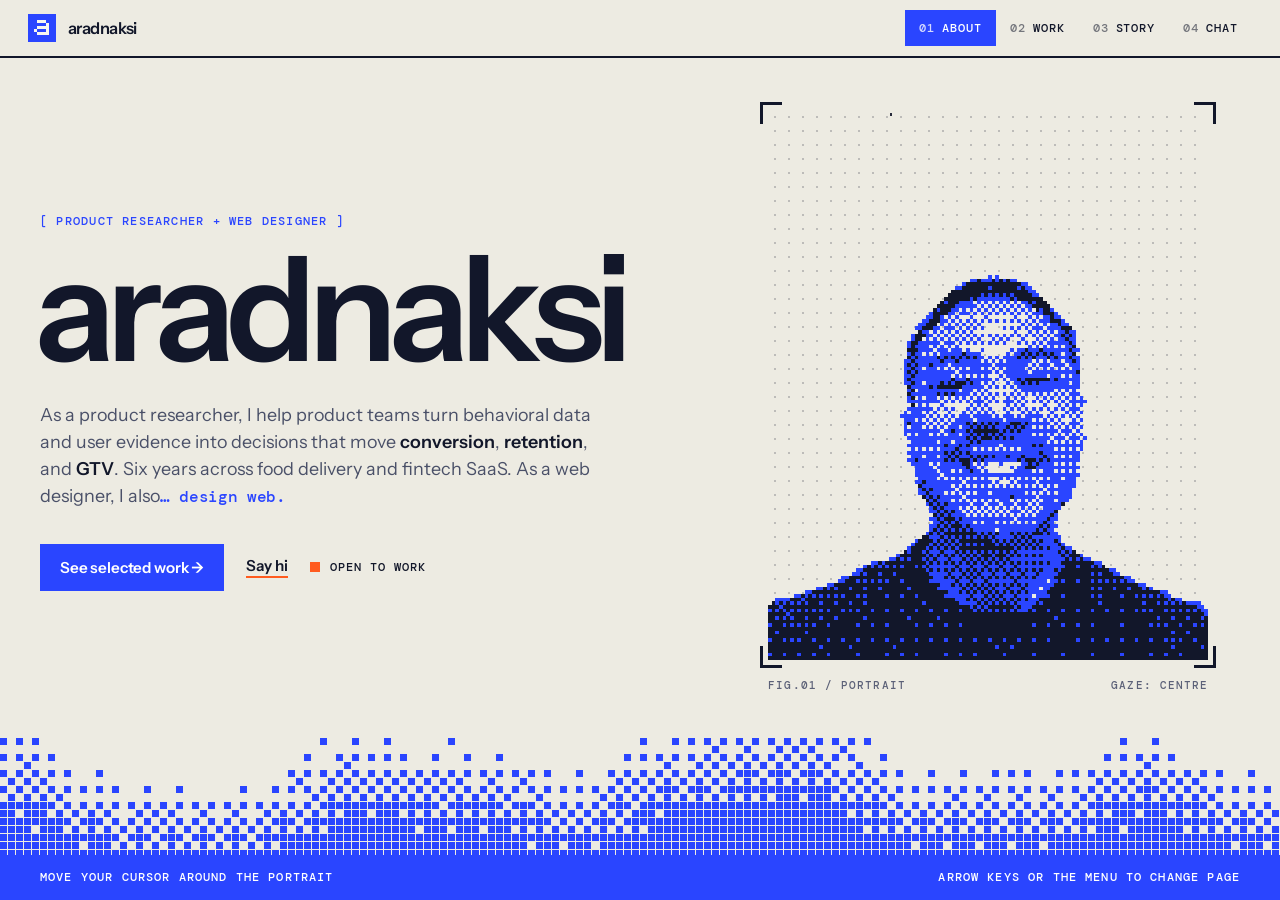
==== commit fcf88b4c: "Story page: timeline, books/films/albums shelves with pixel-art covers, Now block, CMS-editable (con" ====
--- a/index.html
+++ b/index.html
@@ -33,6 +33,17 @@
       <a data-go="chat"><i>04</i>Chat</a>
     </nav>
   </header>
+
+  <!-- pixelate filter: samples one dot per block-sized tile and grows it back to a block. js/app.js animates the block size. -->
+  <svg width="0" height="0" style="position:absolute" aria-hidden="true" focusable="false">
+    <filter id="pxf" x="0" y="0" width="100%" height="100%" color-interpolation-filters="sRGB">
+      <feFlood x="11" y="11" width="2" height="2" flood-color="#000"/>
+      <feComposite width="24" height="24"/>
+      <feTile result="px-tiles"/>
+      <feComposite in="SourceGraphic" in2="px-tiles" operator="in"/>
+      <feMorphology operator="dilate" radius="12"/>
+    </filter>
+  </svg>
 
   <canvas id="trail" aria-hidden="true"></canvas>
   <svg id="gazeSvg" aria-hidden="true">
@@ -98,15 +109,17 @@
         </div>
       </section>
 
-      <!-- STORY (placeholder) -->
+      <!-- STORY (rendered from content/story.json; edit it in the CMS) -->
       <section class="page page--story" data-page="story">
         <canvas class="field" id="field" aria-hidden="true"></canvas>
-        <div class="story">
-          <div class="wrap">
-            <p class="kick">[ The long version ]</p>
-            <h2 class="stub-h">Story</h2>
-            <p class="stub-p">Coming soon &mdash; how I got from information systems into product research, six years across food delivery and fintech, and the fashion and design detours in between.</p>
-            <span class="tag">In progress</span>
+        <div id="storyRoot">
+          <div class="story">
+            <div class="wrap">
+              <p class="kick">[ The long version ]</p>
+              <h2 class="stub-h">Story</h2>
+              <p class="stub-p">Coming soon &mdash; how I got from information systems into product research, six years across food delivery and fintech, and the fashion and design detours in between.</p>
+              <span class="tag">In progress</span>
+            </div>
           </div>
         </div>
       </section>
@@ -146,5 +159,9 @@
   </div>
 
 <script src="js/app.js" defer></script>
+
+<!-- Cloudflare Web Analytics -->
+<script type="module" src="https://static.cloudflareinsights.com/beacon.min.js" data-cf-beacon='{"token": "14f4acf298574309ba82d1ef30da046e"}'></script>
+<!-- End Cloudflare Web Analytics -->
 </body>
 </html>
--- a/css/main.css
+++ b/css/main.css
@@ -158,10 +158,60 @@
 /* ---------- STORY ---------- */
 .page--story{background:transparent}
 .story{position:relative;z-index:2;min-height:calc(100dvh - var(--bar));display:grid;align-items:center}
-.field{position:absolute;right:0;top:var(--bar);bottom:0;width:64%;height:calc(100% - var(--bar));z-index:1;pointer-events:none}
+.field{position:absolute;right:0;top:var(--bar);width:42%;height:calc(100vh - var(--bar));z-index:1;pointer-events:none}
 .stub-h{font-weight:600;font-size:clamp(3rem,8vw,7rem);line-height:.88;letter-spacing:-.055em;margin-top:16px;color:inherit}
 .stub-p{font-size:1.15rem;line-height:1.55;margin-top:22px;max-width:46ch;color:inherit;opacity:.82}
 .tag{margin-top:26px;display:inline-block;background:var(--orange);color:var(--navy);font:600 .78rem var(--mono);letter-spacing:.08em;text-transform:uppercase;padding:8px 13px}
+
+/* story: intro + timeline, then colour bands for books / films / albums, then "now" */
+.story-top{position:relative;z-index:2;padding:64px 0 88px}
+.story-top .stub-p{max-width:52ch}
+.story-top .intro-copy{font-size:clamp(1.15rem,1.9vw,1.5rem);line-height:1.5;margin-top:26px;max-width:46ch;letter-spacing:-.01em}
+.tl-h{font-weight:600;font-size:clamp(1.6rem,3vw,2.2rem);letter-spacing:-.045em;margin:72px 0 28px}
+.tl{list-style:none;position:relative;max-width:820px}
+.tl::before{content:"";position:absolute;left:127px;top:8px;bottom:8px;width:2px;background:var(--navy);opacity:.9}
+.tl-item{position:relative;display:grid;grid-template-columns:112px 1fr;gap:0 40px;padding:0 0 38px}
+.tl-year{font:500 .8rem var(--mono);letter-spacing:.08em;color:var(--cobalt);padding-top:2px;text-align:right}
+.tl-item::before{content:"";position:absolute;left:121px;top:3px;width:14px;height:14px;background:var(--orange);border:2px solid var(--navy)}
+.tl-body{padding-left:8px}
+.tl-body h4{font-weight:600;font-size:1.25rem;letter-spacing:-.03em;line-height:1.15}
+.tl-body p{margin-top:8px;line-height:1.55;max-width:56ch;opacity:.85}
+.band-edge{position:relative;z-index:2;height:72px}
+.band-edge .edge{height:72px}
+.band{position:relative;z-index:2;padding:56px 0 84px}
+.band--cobalt{background:var(--cobalt);color:#fff}
+.band--navy{background:var(--navy);color:var(--cream)}
+.band--paper{background:var(--paper);color:var(--navy)}
+.band--tan{background:var(--tan);color:var(--navy)}
+.band .kick{color:var(--cobalt)}
+.band--cobalt .kick{color:#CFD6FF}
+.band--navy .kick{color:#8FA0FF}
+.shelf-h{font-weight:600;font-size:clamp(2.2rem,5.4vw,4.4rem);letter-spacing:-.055em;line-height:.92;margin-top:14px}
+.picks{list-style:none;display:grid;grid-template-columns:repeat(5,minmax(0,1fr));gap:24px;margin-top:44px}
+.cover{position:relative;display:block;width:100%;border:2px solid var(--navy);background:var(--paper);overflow:hidden;box-shadow:5px 5px 0 var(--navy);cursor:pointer;padding:0;font:inherit;color:inherit}
+.cover--tall{aspect-ratio:2/3}
+.cover--sq{aspect-ratio:1}
+.cover img{position:absolute;inset:0;width:100%;height:100%;object-fit:cover;display:block}
+.cover canvas{position:absolute;inset:0;width:100%;height:100%;image-rendering:pixelated;transition:opacity .3s steps(4)}
+.cover:hover canvas,.cover:focus-visible canvas,.cover.reveal canvas{opacity:0}
+.cover--type{display:grid;place-items:center;background:var(--cobalt);color:#fff;padding:14px;text-align:center;cursor:default;box-shadow:5px 5px 0 var(--navy)}
+.cover--type span{font-weight:600;font-size:clamp(1.1rem,1.8vw,1.5rem);letter-spacing:-.04em;line-height:1.05;overflow-wrap:anywhere}
+.band--cobalt .cover{border-color:var(--navy);box-shadow:5px 5px 0 var(--navy)}
+.band--navy .cover{border-color:var(--cream);box-shadow:5px 5px 0 var(--cobalt)}
+.band--navy .cover--type{background:var(--cobalt)}
+.pick-meta{margin-top:20px}
+.pick-no{font:500 .74rem var(--mono);letter-spacing:.08em;opacity:.8}
+.pick-meta h4{font-weight:600;font-size:1.15rem;letter-spacing:-.03em;line-height:1.1;margin-top:4px;overflow-wrap:break-word}
+.pick-by{font:500 .72rem var(--mono);letter-spacing:.06em;text-transform:uppercase;margin-top:7px;opacity:.78}
+.pick-note{font-size:.93rem;line-height:1.48;margin-top:10px;opacity:.9}
+.now{display:grid;grid-template-columns:repeat(3,minmax(0,1fr));gap:28px;margin-top:36px}
+.now div{border-top:2px solid var(--navy);padding-top:14px}
+.now dt{font:500 .74rem var(--mono);letter-spacing:.1em;text-transform:uppercase;color:var(--cobalt)}
+.now dd{font-weight:600;font-size:1.25rem;letter-spacing:-.03em;line-height:1.2;margin-top:8px}
+.story-end{position:relative;z-index:2;padding:8px 0 96px}
+.story-end .btn{margin-top:8px}
+.in-step{opacity:0;transform:translateY(14px);transition:opacity .6s steps(5),transform .6s var(--ease)}
+.in-step.in{opacity:1;transform:none}
 
 /* ---------- CHAT ---------- */
 .globe{position:absolute;left:0;right:0;bottom:0;width:100%;height:42vh;z-index:1;pointer-events:none}
@@ -179,7 +229,7 @@
   transition:top .52s var(--ease-io),left .52s var(--ease-io),width .52s var(--ease-io),height .52s var(--ease-io)}
 .case[hidden]{display:none}
 .case.open{box-shadow:none}
-.case-scroll{position:absolute;inset:0;overflow-y:auto;opacity:0;transition:opacity .28s ease}
+.case-scroll{position:absolute;inset:0;overflow-y:auto;overflow-anchor:none;opacity:0;transition:opacity .28s ease}
 .case.open .case-scroll{opacity:1;transition:opacity .4s ease .16s}
 .case-bar{position:sticky;top:0;z-index:5;display:flex;align-items:center;justify-content:space-between;gap:16px;padding:12px 24px;background:var(--navy);color:var(--cream)}
 .case-back{font:500 .76rem var(--mono);letter-spacing:.08em;text-transform:uppercase;background:none;border:2px solid var(--cream);cursor:pointer;color:var(--cream);display:inline-flex;align-items:center;gap:8px;padding:8px 12px;transition:background-color .15s,color .15s}
@@ -259,7 +309,18 @@
   .strip-keys{display:none}
   .hero-foot .edge{height:110px}
 }
+@media (max-width:1000px){
+  .picks{grid-template-columns:repeat(3,minmax(0,1fr))}
+}
 @media (max-width:640px){
+  .tl::before{left:7px}
+  .tl-item{grid-template-columns:1fr;padding-left:30px}
+  .tl-item::before{left:0}
+  .tl-year{text-align:left;margin-bottom:6px}
+  .tl-body{padding-left:0}
+  .picks{display:flex;overflow-x:auto;scroll-snap-type:x mandatory;gap:18px;padding:0 24px 18px;margin:40px -24px 0;-webkit-overflow-scrolling:touch;scroll-padding-left:24px}
+  .pick{flex:0 0 62%;scroll-snap-align:start}
+  .now{grid-template-columns:1fr;gap:20px}
   .bar{padding:0 14px}
   .logo-word{display:none}
   nav a{padding:10px 10px}
@@ -278,4 +339,6 @@
   .nav-pill.ready{transition:none}
   .frame-body img{transition:none}
   .btn,.chip,.case-visit{transition:none}
-}
+  .in-step{opacity:1;transform:none;transition:none}
+  .cover canvas{transition:none}
+}
